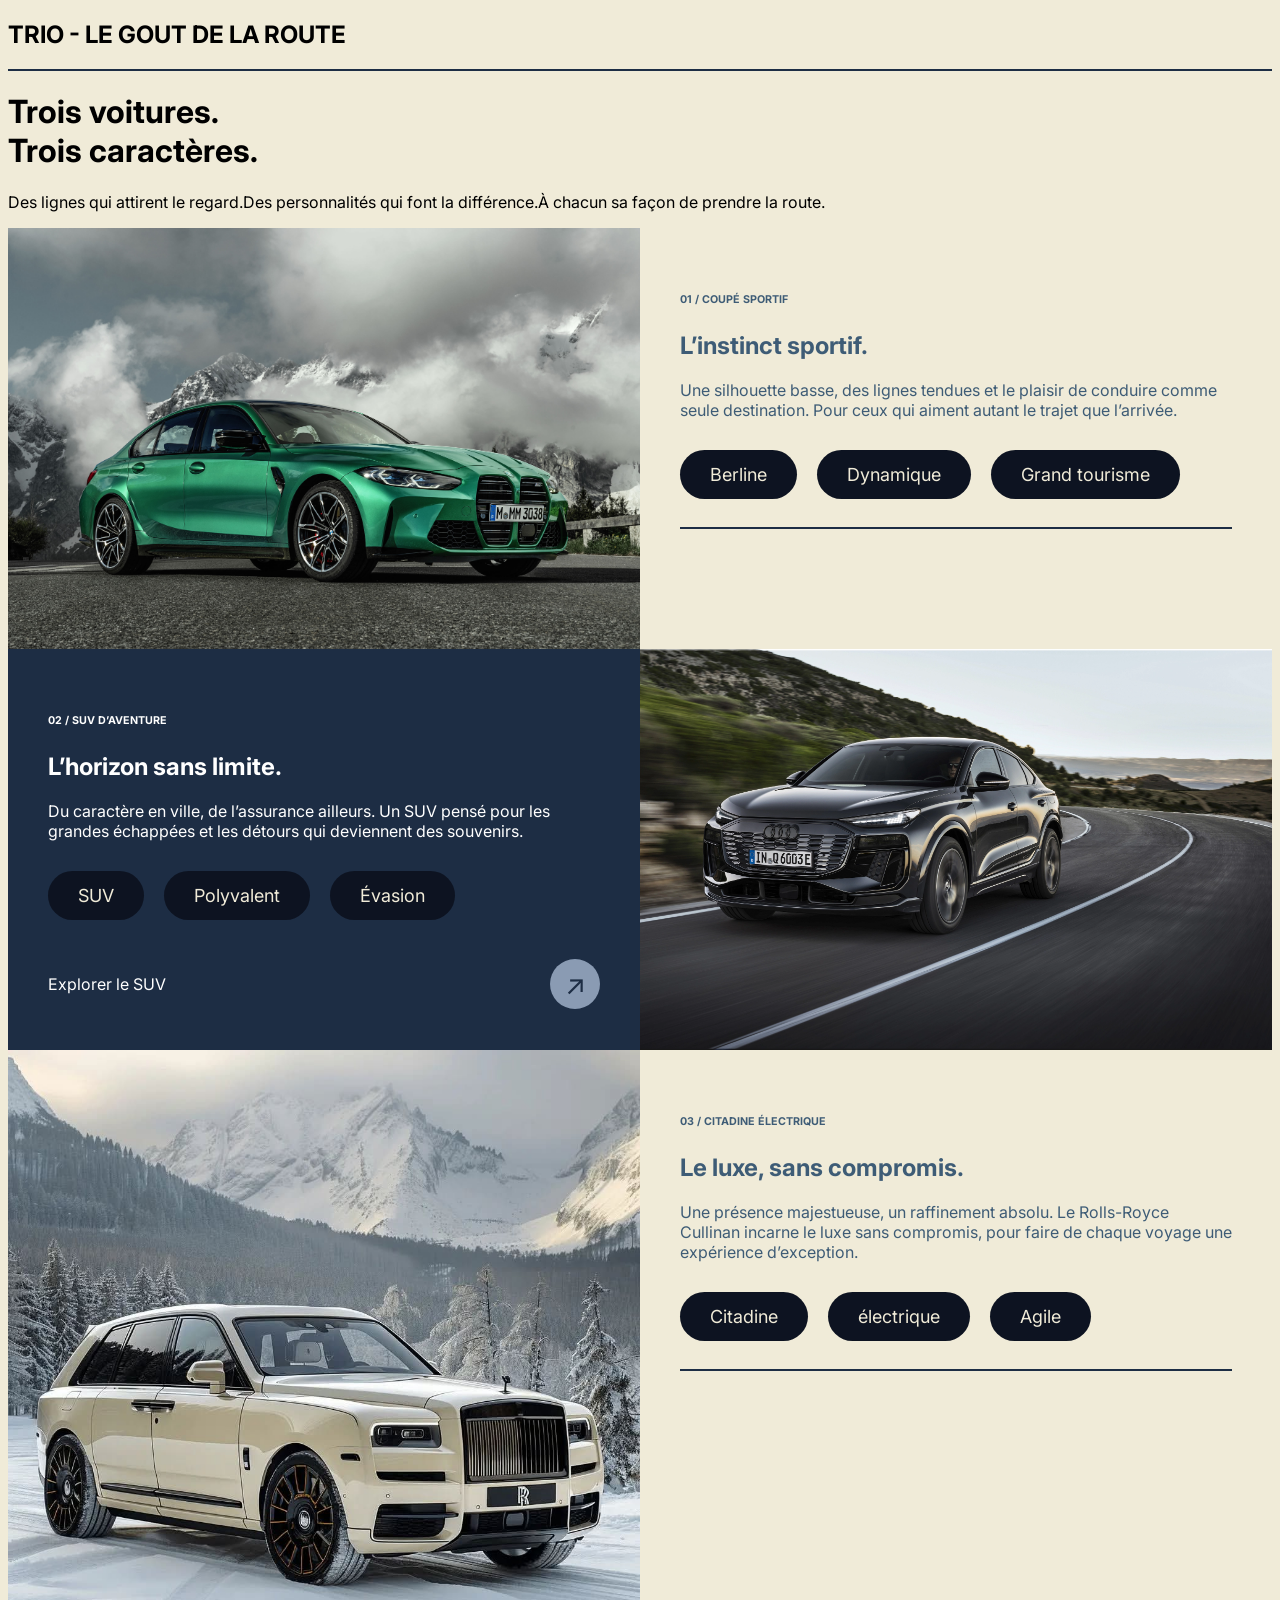
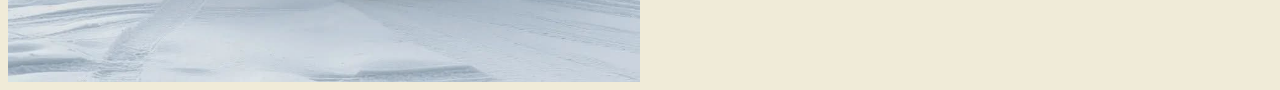
==== index.html @ d107dac2 "nouvelle save" ====
<!DOCTYPE html>
<html lang="en">
<head>
    <meta charset="UTF-8">
    <meta name="viewport" content="width=device-width, initial-scale=1.0">
    <title>TRIO</title>
    <link rel="stylesheet" href="css/style.css">

</head>
<body>
    <div id="top">
        <h2>TRIO - LE GOUT DE LA ROUTE</h2>
        <hr class="barre">
        <h1>Trois voitures.<br>Trois caractères.</h1>
        <p>Des lignes qui attirent le regard.Des personnalités qui font la différence.À chacun sa façon de prendre la route.</p>
    </div>
    <div id="voiture1">
        <img src="image/voiture1.jpg" alt="">
        <div class="texte1">
            <h6>01  /  COUPÉ SPORTIF</h6>
            <h2>L’instinct sportif.</h2>
            <p>Une silhouette basse, des lignes tendues et le plaisir de conduire comme seule destination. Pour ceux qui aiment autant le trajet que l’arrivée. </p>
            <div class="tags">
                <span class="tag">Berline</span>
                <span class="tag">Dynamique</span>
                <span class="tag">Grand tourisme</span>
                <hr class="barre">
            </div>
        </div>
    </div>
    <div id="voiture2">
        <div class="texte2">
            <h6>02  /  SUV D’AVENTURE</h6>
            <h2>L’horizon sans limite.</h2>
            <p>Du caractère en ville, de l’assurance ailleurs. Un SUV pensé pour les grandes échappées et les détours qui deviennent des souvenirs.</p>
            <div class="tags">
                <span class="tag">SUV</span>
                <span class="tag">Polyvalent</span>
                <span class="tag">Évasion</span>
                <hr class="barre">
            </div>
            <div class="div-fleche">
                <p>Explorer le SUV</p>
                <a href="#" class="bouton-fleche">↗</a>
            </div>
        </div>
        <img src="image/voiture2.png" alt="">
    </div>
    <div id="voiture3">
        <img src="image/voiture3.jpg" alt="">
        <div class="texte3">
            <h6>03  /  CITADINE ÉLECTRIQUE</h6>
            <h2>Le luxe, sans compromis.</h2>
            <p>Une présence majestueuse, un raffinement absolu. Le Rolls-Royce Cullinan incarne le luxe sans compromis, pour faire de chaque voyage une expérience d’exception.</p>
            <div class="tags">
                <span class="tag">Citadine</span>
                <span class="tag">électrique</span>
                <span class="tag">Agile</span>
                <hr class="barre">
            </div>
        </div>
    </div>
    <footer id="footer"> 
        

    </footer>
</body>
</html>
---- css/style.css ----
@import url('https://fonts.googleapis.com/css2?family=Inter:wght@400;500;600;700&display=swap');

body{
    background-color: #F0EBD8;
    font-family: "Inter", sans-serif;
}

#top{
    height: 20%;

}

.barre {
  border: none;
  border-top: 2px solid #1D2D44;
  width: 100%;
}

#voiture1 {
    display: flex;
}
#voiture2 {
    background-color: #1D2D44;
    display: flex;
}
#voiture3 {
    display: flex;
}

#voiture1 img,
#voiture2 img,
#voiture3 img {
    width: 50%;
    object-fit: cover;
}

.texte1 {
    flex: 1;
    padding: 40px;
    color: #3E5C76;
}
.texte2 {
    flex: 1;
    padding: 40px;
    color: white;
}
.texte3 {
    flex: 1;
    padding: 40px;
    color: #3E5C76;
}

.tags {
    display: flex;
    flex-wrap: wrap;
    gap: 20px;
    margin-top: 30px;
}

.tag {
    background-color: #0D1321;
    color: #F0EBD8;
    font-size: 18px;
    padding: 14px 30px;
    border-radius: 999px;
}

.div-fleche{
    display: flex;
    justify-content: space-between;
    align-items: center;
}

.bouton-fleche {
    display: flex;
    align-items: center;
    justify-content: center;
    width: 50px;
    height: 50px;
    border-radius: 50%;
    background-color: #8a9bb3;
    color: #1D2D44;
    font-size: 28px;
    text-decoration: none;
    flex-shrink: 0;
}

.bouton-fleche:hover {
    background-color: #a5b4c8;
}
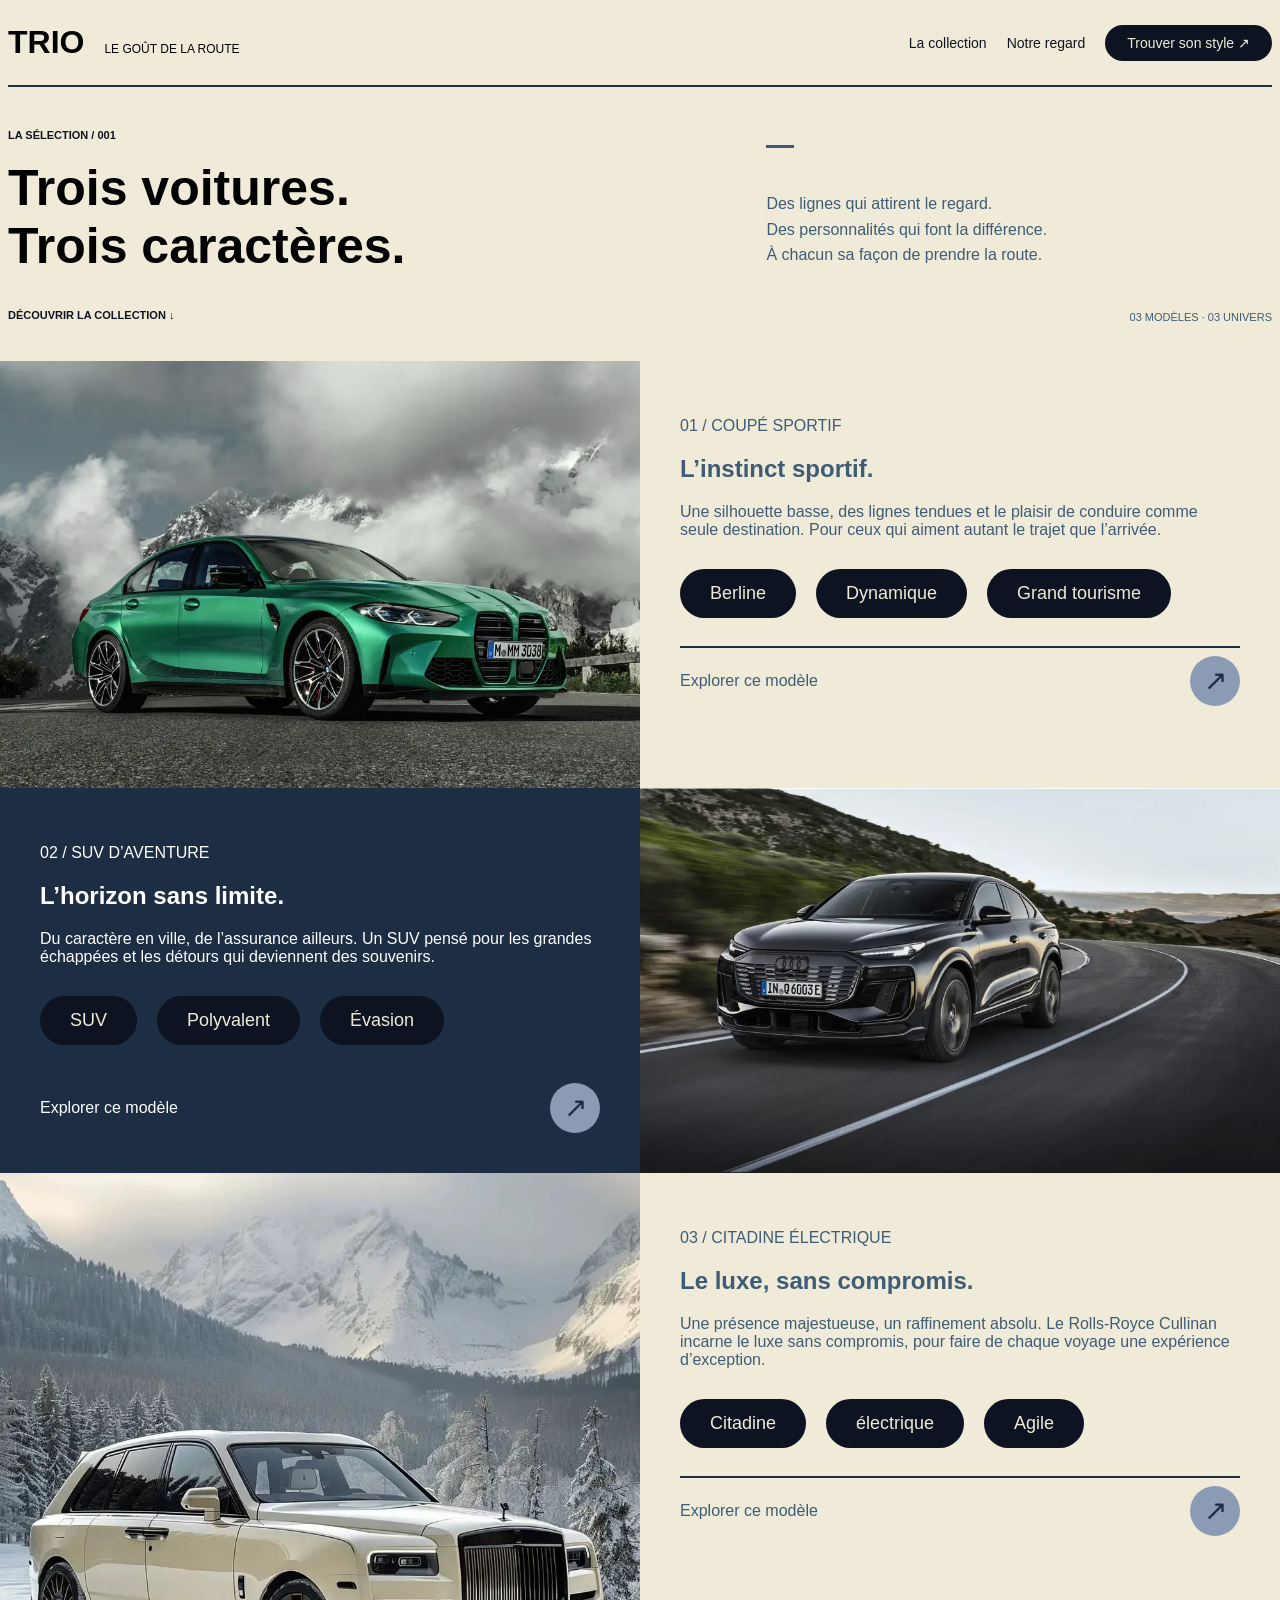
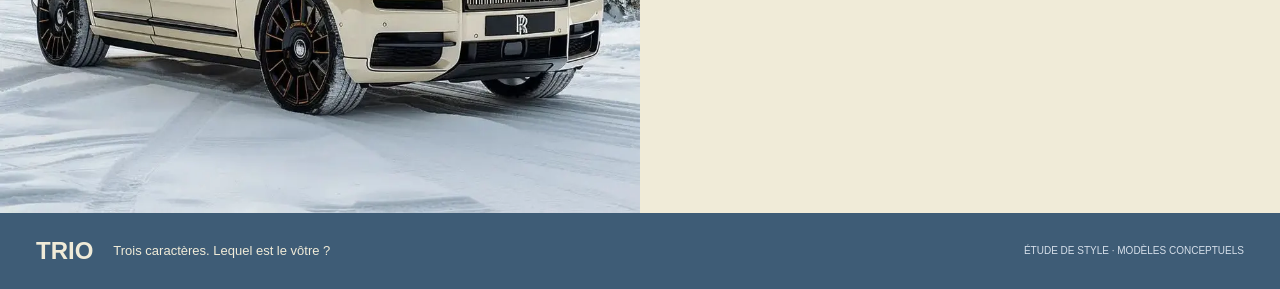
==== commit b449b0cb: "ajout font et opti site" ====
--- a/index.html
+++ b/index.html
@@ -1,23 +1,43 @@
 <!DOCTYPE html>
-<html lang="en">
+<html lang="fr">
 <head>
     <meta charset="UTF-8">
     <meta name="viewport" content="width=device-width, initial-scale=1.0">
-    <title>TRIO</title>
+    <title>TRIO – Le goût de la route : trois voitures, trois caractères</title>
+    <meta name="description" content="TRIO, une sélection de trois voitures aux personnalités marquées : un coupé sportif, un SUV d'aventure et un SUV de luxe.">
+    <link rel="preload" as="image" href="image/voiture1.webp" type="image/webp">
+    <link rel="preload" as="font" type="font/woff2" href="font/inter/Inter-Regular.woff2" crossorigin>
     <link rel="stylesheet" href="css/style.css">
-
+    <link rel="icon" type="image/png" href="image/favicon.png">
 </head>
 <body>
     <div id="top">
-        <h2>TRIO - LE GOUT DE LA ROUTE</h2>
+        <div class="entete">
+            <p class="logo"><span class="logo-titre">TRIO</span><span class="logo-sous">LE GOÛT DE LA ROUTE</span></p>
+            <nav class="menu">
+                <a href="#voiture1">La collection</a>
+                <a href="#voiture3">Notre regard</a>
+                <a href="#voiture2" class="tag">Trouver son style ↗</a>
+            </nav>
+        </div>
         <hr class="barre">
-        <h1>Trois voitures.<br>Trois caractères.</h1>
-        <p>Des lignes qui attirent le regard.Des personnalités qui font la différence.À chacun sa façon de prendre la route.</p>
+        <div class="intro">
+            <div class="intro-gauche">
+                <small>LA SÉLECTION / 001</small>
+                <h1>Trois voitures.<br>Trois caractères.</h1>
+                <a href="#voiture1" class="decouvrir">DÉCOUVRIR LA COLLECTION ↓</a>
+            </div>
+            <div class="intro-droite">
+                <hr class="trait">
+                <p>Des lignes qui attirent le regard.<br>Des personnalités qui font la différence.<br>À chacun sa façon de prendre la route.</p>
+                <small class="compteur">03 MODÈLES · 03 UNIVERS</small>
+            </div>
+        </div>
     </div>
     <div id="voiture1">
-        <img src="image/voiture1.jpg" alt="">
+        <img src="image/voiture1.webp" width="1000" height="667" fetchpriority="high" alt="Coupé sportif aux lignes basses et tendues">
         <div class="texte1">
-            <h6>01  /  COUPÉ SPORTIF</h6>
+            <p>01  /  COUPÉ SPORTIF</p>
             <h2>L’instinct sportif.</h2>
             <p>Une silhouette basse, des lignes tendues et le plaisir de conduire comme seule destination. Pour ceux qui aiment autant le trajet que l’arrivée. </p>
             <div class="tags">
@@ -26,11 +46,15 @@
                 <span class="tag">Grand tourisme</span>
                 <hr class="barre">
             </div>
+            <div class="div-fleche">
+                <p>Explorer ce modèle</p>
+                <a href="#top" class="bouton-fleche" aria-label="Explorer ce modèle">↗</a>
+            </div>
         </div>
     </div>
     <div id="voiture2">
         <div class="texte2">
-            <h6>02  /  SUV D’AVENTURE</h6>
+            <p>02  /  SUV D’AVENTURE</p>
             <h2>L’horizon sans limite.</h2>
             <p>Du caractère en ville, de l’assurance ailleurs. Un SUV pensé pour les grandes échappées et les détours qui deviennent des souvenirs.</p>
             <div class="tags">
@@ -40,16 +64,16 @@
                 <hr class="barre">
             </div>
             <div class="div-fleche">
-                <p>Explorer le SUV</p>
-                <a href="#" class="bouton-fleche">↗</a>
+                <p>Explorer ce modèle</p>
+                <a href="#top" class="bouton-fleche" aria-label="Explorer ce modèle">↗</a>
             </div>
         </div>
-        <img src="image/voiture2.png" alt="">
+        <img src="image/voiture2.webp" width="1000" height="596" loading="lazy" alt="SUV d'aventure sur la route">
     </div>
     <div id="voiture3">
-        <img src="image/voiture3.jpg" alt="">
+        <img src="image/voiture3.webp" width="1000" height="1000" loading="lazy" alt="Rolls-Royce Cullinan, SUV de luxe">
         <div class="texte3">
-            <h6>03  /  CITADINE ÉLECTRIQUE</h6>
+            <p>03  /  CITADINE ÉLECTRIQUE</p>
             <h2>Le luxe, sans compromis.</h2>
             <p>Une présence majestueuse, un raffinement absolu. Le Rolls-Royce Cullinan incarne le luxe sans compromis, pour faire de chaque voyage une expérience d’exception.</p>
             <div class="tags">
@@ -58,11 +82,16 @@
                 <span class="tag">Agile</span>
                 <hr class="barre">
             </div>
+            <div class="div-fleche">
+                <p>Explorer ce modèle</p>
+                <a href="#top" class="bouton-fleche" aria-label="Explorer ce modèle">↗</a>
+            </div>
         </div>
     </div>
-    <footer id="footer"> 
-        
-
+    <footer id="footer">
+        <span class="footer-logo">TRIO</span>
+        <span class="footer-slogan">Trois caractères. Lequel est le vôtre ?</span>
+        <small class="footer-note">ÉTUDE DE STYLE · MODÈLES CONCEPTUELS</small>
     </footer>
 </body>
 </html>
--- a/css/style.css
+++ b/css/style.css
@@ -1,13 +1,132 @@
-@import url('https://fonts.googleapis.com/css2?family=Inter:wght@400;500;600;700&display=swap');
+@font-face {
+    font-family: "Inter";
+    src: url('font/inter/Inter-Regular.woff2') format('woff2');
+    font-weight: 400;
+    font-style: normal;
+    font-display: swap;
+}
+
+@font-face {
+    font-family: "Inter";
+    src: url('font/inter/Inter-Medium.woff2') format('woff2');
+    font-weight: 500;
+    font-style: normal;
+    font-display: swap;
+}
+
+@font-face {
+    font-family: "Inter";
+    src: url('font/inter/Inter-SemiBold.woff2') format('woff2');
+    font-weight: 600;
+    font-style: normal;
+    font-display: swap;
+}
+
+@font-face {
+    font-family: "Inter";
+    src: url('font/inter/Inter-Bold.woff2') format('woff2');
+    font-weight: 700;
+    font-style: normal;
+    font-display: swap;
+}
 
 body{
     background-color: #F0EBD8;
     font-family: "Inter", sans-serif;
-}
+    margin: 0px;
+}
+
+
+#top h1{
+    font-size: 50px;
+    margin: 16px 0 30px;
+}
+
+.intro {
+    display: flex;
+    justify-content: space-between;
+    gap: 40px;
+    padding: 30px 0;
+}
+
+.intro-gauche small,
+.decouvrir {
+    font-size: 11px;
+    font-weight: 600;
+    color: #0D1321;
+    text-decoration: none;
+}
+
+.intro-droite {
+    display: flex;
+    flex-direction: column;
+    justify-content: space-between;
+    width: 40%;
+    color: #3E5C76;
+}
+
+.trait {
+    width: 28px;
+    margin: 20px 0 0;
+    border: none;
+    border-top: 3px solid #3E5C76;
+}
+
+.intro-droite p {
+    margin: 0;
+    line-height: 1.6;
+}
+
+.compteur {
+    align-self: flex-end;
+    font-size: 11px;
+}
+
 
 #top{
     height: 20%;
-
+    padding: 8px;
+
+}
+
+.entete {
+    display: flex;
+    justify-content: space-between;
+    align-items: center;
+}
+
+.menu {
+    display: flex;
+    align-items: center;
+    gap: 20px;
+    font-size: 14px;
+}
+
+.menu a {
+    color: #0D1321;
+    text-decoration: none;
+}
+
+.menu .tag {
+    color: #F0EBD8;
+    font-size: 14px;
+    padding: 10px 22px;
+}
+
+.logo {
+    display: flex;
+    align-items: baseline;
+    gap: 20px;
+}
+
+.logo-titre {
+    font-size: 32px;
+    font-weight: 700;
+}
+
+.logo-sous {
+    font-size: 12px;
+    font-weight: 500;
 }
 
 .barre {
@@ -31,6 +150,7 @@
 #voiture2 img,
 #voiture3 img {
     width: 50%;
+    height: auto;
     object-fit: cover;
 }
 
@@ -88,3 +208,27 @@
 .bouton-fleche:hover {
     background-color: #a5b4c8;
 }
+
+#footer {
+    display: flex;
+    align-items: center;
+    gap: 20px;
+    padding: 24px 36px;
+    background-color: #3E5C76;
+    color: #F0EBD8;
+}
+
+.footer-logo {
+    font-size: 24px;
+    font-weight: 700;
+}
+
+.footer-slogan {
+    font-size: 13px;
+}
+
+.footer-note {
+    margin-left: auto;
+    font-size: 10px;
+    color: #d6dfea;
+}
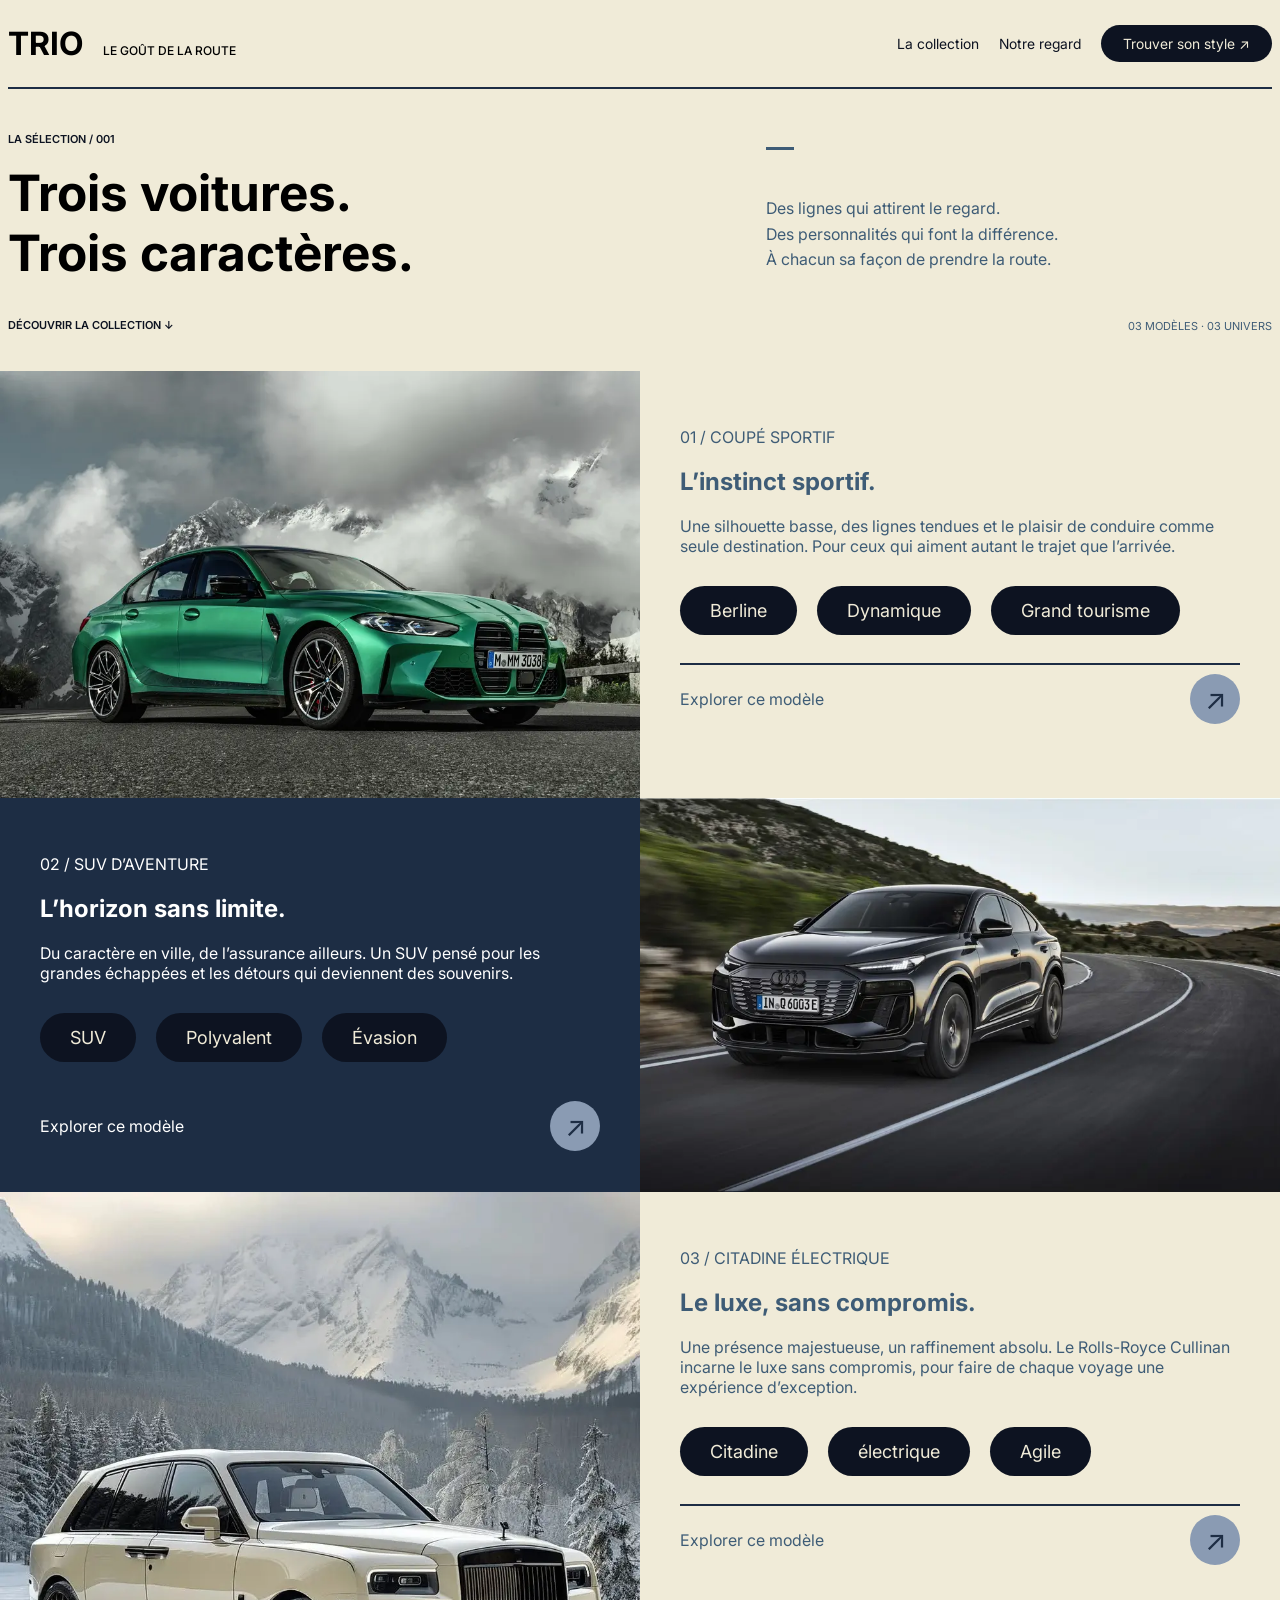
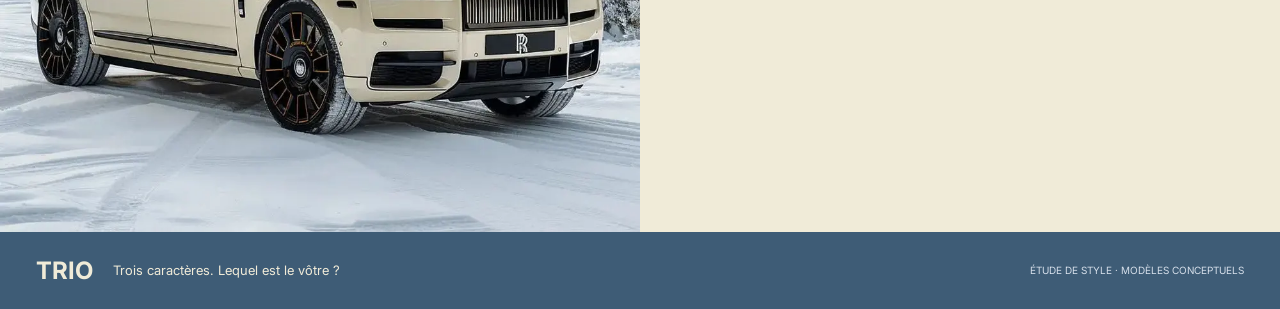
==== commit 4f7aa322: "page m3" ====
--- a/index.html
+++ b/index.html
@@ -11,7 +11,7 @@
     <link rel="icon" type="image/png" href="image/favicon.png">
 </head>
 <body>
-    <div id="top">
+    <header id="top">
         <div class="entete">
             <p class="logo"><span class="logo-titre">TRIO</span><span class="logo-sous">LE GOÛT DE LA ROUTE</span></p>
             <nav class="menu">
@@ -33,61 +33,63 @@
                 <small class="compteur">03 MODÈLES · 03 UNIVERS</small>
             </div>
         </div>
-    </div>
-    <div id="voiture1">
-        <img src="image/voiture1.webp" width="1000" height="667" fetchpriority="high" alt="Coupé sportif aux lignes basses et tendues">
-        <div class="texte1">
-            <p>01  /  COUPÉ SPORTIF</p>
-            <h2>L’instinct sportif.</h2>
-            <p>Une silhouette basse, des lignes tendues et le plaisir de conduire comme seule destination. Pour ceux qui aiment autant le trajet que l’arrivée. </p>
-            <div class="tags">
-                <span class="tag">Berline</span>
-                <span class="tag">Dynamique</span>
-                <span class="tag">Grand tourisme</span>
-                <hr class="barre">
+    </header>
+    <main>
+        <article id="voiture1">
+            <img src="image/voiture1.webp" width="1000" height="667" fetchpriority="high" alt="Coupé sportif aux lignes basses et tendues">
+            <div class="texte1">
+                <p>01  /  COUPÉ SPORTIF</p>
+                <h2>L’instinct sportif.</h2>
+                <p>Une silhouette basse, des lignes tendues et le plaisir de conduire comme seule destination. Pour ceux qui aiment autant le trajet que l’arrivée. </p>
+                <div class="tags">
+                    <span class="tag">Berline</span>
+                    <span class="tag">Dynamique</span>
+                    <span class="tag">Grand tourisme</span>
+                    <hr class="barre">
+                </div>
+                <div class="div-fleche">
+                    <p>Explorer ce modèle</p>
+                    <a href="m3.html" class="bouton-fleche" aria-label="Explorer ce modèle">↗</a>
+                </div>
             </div>
-            <div class="div-fleche">
-                <p>Explorer ce modèle</p>
-                <a href="#top" class="bouton-fleche" aria-label="Explorer ce modèle">↗</a>
+        </article>
+        <article id="voiture2">
+            <div class="texte2">
+                <p>02  /  SUV D’AVENTURE</p>
+                <h2>L’horizon sans limite.</h2>
+                <p>Du caractère en ville, de l’assurance ailleurs. Un SUV pensé pour les grandes échappées et les détours qui deviennent des souvenirs.</p>
+                <div class="tags">
+                    <span class="tag">SUV</span>
+                    <span class="tag">Polyvalent</span>
+                    <span class="tag">Évasion</span>
+                    <hr class="barre">
+                </div>
+                <div class="div-fleche">
+                    <p>Explorer ce modèle</p>
+                    <a href="#top" class="bouton-fleche" aria-label="Explorer ce modèle">↗</a>
+                </div>
             </div>
-        </div>
-    </div>
-    <div id="voiture2">
-        <div class="texte2">
-            <p>02  /  SUV D’AVENTURE</p>
-            <h2>L’horizon sans limite.</h2>
-            <p>Du caractère en ville, de l’assurance ailleurs. Un SUV pensé pour les grandes échappées et les détours qui deviennent des souvenirs.</p>
-            <div class="tags">
-                <span class="tag">SUV</span>
-                <span class="tag">Polyvalent</span>
-                <span class="tag">Évasion</span>
-                <hr class="barre">
+            <img src="image/voiture2.webp" width="1000" height="596" loading="lazy" alt="SUV d'aventure sur la route">
+        </article>
+        <article id="voiture3">
+            <img src="image/voiture3.webp" width="1000" height="1000" loading="lazy" alt="Rolls-Royce Cullinan, SUV de luxe">
+            <div class="texte3">
+                <p>03  /  CITADINE ÉLECTRIQUE</p>
+                <h2>Le luxe, sans compromis.</h2>
+                <p>Une présence majestueuse, un raffinement absolu. Le Rolls-Royce Cullinan incarne le luxe sans compromis, pour faire de chaque voyage une expérience d’exception.</p>
+                <div class="tags">
+                    <span class="tag">Citadine</span>
+                    <span class="tag">électrique</span>
+                    <span class="tag">Agile</span>
+                    <hr class="barre">
+                </div>
+                <div class="div-fleche">
+                    <p>Explorer ce modèle</p>
+                    <a href="#top" class="bouton-fleche" aria-label="Explorer ce modèle">↗</a>
+                </div>
             </div>
-            <div class="div-fleche">
-                <p>Explorer ce modèle</p>
-                <a href="#top" class="bouton-fleche" aria-label="Explorer ce modèle">↗</a>
-            </div>
-        </div>
-        <img src="image/voiture2.webp" width="1000" height="596" loading="lazy" alt="SUV d'aventure sur la route">
-    </div>
-    <div id="voiture3">
-        <img src="image/voiture3.webp" width="1000" height="1000" loading="lazy" alt="Rolls-Royce Cullinan, SUV de luxe">
-        <div class="texte3">
-            <p>03  /  CITADINE ÉLECTRIQUE</p>
-            <h2>Le luxe, sans compromis.</h2>
-            <p>Une présence majestueuse, un raffinement absolu. Le Rolls-Royce Cullinan incarne le luxe sans compromis, pour faire de chaque voyage une expérience d’exception.</p>
-            <div class="tags">
-                <span class="tag">Citadine</span>
-                <span class="tag">électrique</span>
-                <span class="tag">Agile</span>
-                <hr class="barre">
-            </div>
-            <div class="div-fleche">
-                <p>Explorer ce modèle</p>
-                <a href="#top" class="bouton-fleche" aria-label="Explorer ce modèle">↗</a>
-            </div>
-        </div>
-    </div>
+        </article>
+    </main>
     <footer id="footer">
         <span class="footer-logo">TRIO</span>
         <span class="footer-slogan">Trois caractères. Lequel est le vôtre ?</span>
--- a/css/style.css
+++ b/css/style.css
@@ -1,34 +1,28 @@
 @font-face {
     font-family: "Inter";
-    src: url('font/inter/Inter-Regular.woff2') format('woff2');
+    src: url('../font/inter/Inter-Regular.woff2') format('woff2');
     font-weight: 400;
-    font-style: normal;
     font-display: swap;
 }
-
 @font-face {
     font-family: "Inter";
-    src: url('font/inter/Inter-Medium.woff2') format('woff2');
+    src: url('../font/inter/Inter-Medium.woff2') format('woff2');
     font-weight: 500;
-    font-style: normal;
     font-display: swap;
 }
-
 @font-face {
     font-family: "Inter";
-    src: url('font/inter/Inter-SemiBold.woff2') format('woff2');
+    src: url('../font/inter/Inter-SemiBold.woff2') format('woff2');
     font-weight: 600;
-    font-style: normal;
     font-display: swap;
 }
-
 @font-face {
     font-family: "Inter";
-    src: url('font/inter/Inter-Bold.woff2') format('woff2');
+    src: url('../font/inter/Inter-Bold.woff2') format('woff2');
     font-weight: 700;
-    font-style: normal;
     font-display: swap;
 }
+
 
 body{
     background-color: #F0EBD8;
@@ -232,3 +226,198 @@
     font-size: 10px;
     color: #d6dfea;
 }
+
+
+/* ===== Page M3 (m3.html) ===== */
+
+.fil {
+    display: flex;
+    justify-content: space-between;
+    font-size: 11px;
+    color: #3E5C76;
+}
+
+.intro-droite .tags {
+    gap: 10px;
+    margin-top: 20px;
+}
+
+.intro-droite .tag {
+    background-color: #8a9bb3;
+    color: #0D1321;
+    font-size: 12px;
+    padding: 6px 14px;
+}
+
+.video-m3 {
+    display: block;
+    width: 100%;
+    background-color: #0D1321;
+}
+
+.chiffres {
+    display: flex;
+    background-color: #1D2D44;
+    color: #F0EBD8;
+    padding: 40px;
+}
+
+.chiffres div {
+    flex: 1;
+    display: flex;
+    flex-direction: column;
+    gap: 6px;
+    padding-left: 20px;
+    border-left: 1px solid #3E5C76;
+}
+
+.chiffres div:first-child {
+    padding-left: 0;
+    border-left: none;
+}
+
+.chiffres strong {
+    font-size: 36px;
+    font-weight: 500;
+}
+
+.chiffres small,
+.points small,
+.fiche small,
+.appel small,
+.suivant small {
+    font-size: 10px;
+    font-weight: 600;
+}
+
+.moteur {
+    display: flex;
+    align-items: center;
+    gap: 60px;
+    padding: 60px 40px;
+    color: #3E5C76;
+}
+
+.moteur img {
+    width: 45%;
+    height: auto;
+}
+
+.moteur p {
+    max-width: 360px;
+    line-height: 1.6;
+}
+
+.points,
+.fiche {
+    padding: 20px 40px 40px;
+    color: #3E5C76;
+}
+
+.points-liste {
+    display: flex;
+    gap: 30px;
+    margin-top: 20px;
+}
+
+.points-liste article {
+    flex: 1;
+    border-top: 2px solid #1D2D44;
+    padding-top: 12px;
+}
+
+.points-liste h3 {
+    color: #0D1321;
+    margin: 12px 0 8px;
+}
+
+.fiche {
+    display: flex;
+    gap: 60px;
+}
+
+.fiche > div {
+    width: 35%;
+}
+
+.fiche h2 {
+    font-size: 36px;
+    color: #0D1321;
+    margin: 12px 0;
+}
+
+.fiche table {
+    flex: 1;
+    border-collapse: collapse;
+    font-size: 13px;
+}
+
+.fiche th,
+.fiche td {
+    padding: 12px 0;
+    border-bottom: 1px solid #8a9bb3;
+}
+
+.fiche th {
+    text-align: left;
+    font-weight: 400;
+}
+
+.fiche td {
+    text-align: right;
+    font-weight: 600;
+    color: #0D1321;
+}
+
+.appel {
+    display: flex;
+    justify-content: space-between;
+    align-items: center;
+    padding: 60px 40px;
+    background-color: #0D1321;
+    color: #F0EBD8;
+}
+
+.appel h2,
+.suivant h2 {
+    font-size: 32px;
+    font-weight: 500;
+    margin: 10px 0 0;
+}
+
+.appel-boutons {
+    display: flex;
+    gap: 12px;
+}
+
+.bouton-clair,
+.bouton-contour {
+    padding: 12px 22px;
+    border-radius: 999px;
+    font-size: 13px;
+    text-decoration: none;
+}
+
+.bouton-clair {
+    background-color: #F0EBD8;
+    color: #0D1321;
+}
+
+.bouton-contour {
+    border: 1px solid #F0EBD8;
+    color: #F0EBD8;
+}
+
+.suivant {
+    display: flex;
+    justify-content: space-between;
+    align-items: center;
+    padding: 40px;
+    color: #0D1321;
+}
+
+.surtitre {
+    margin: 0;
+    font-size: 10px;
+    font-weight: 600;
+}
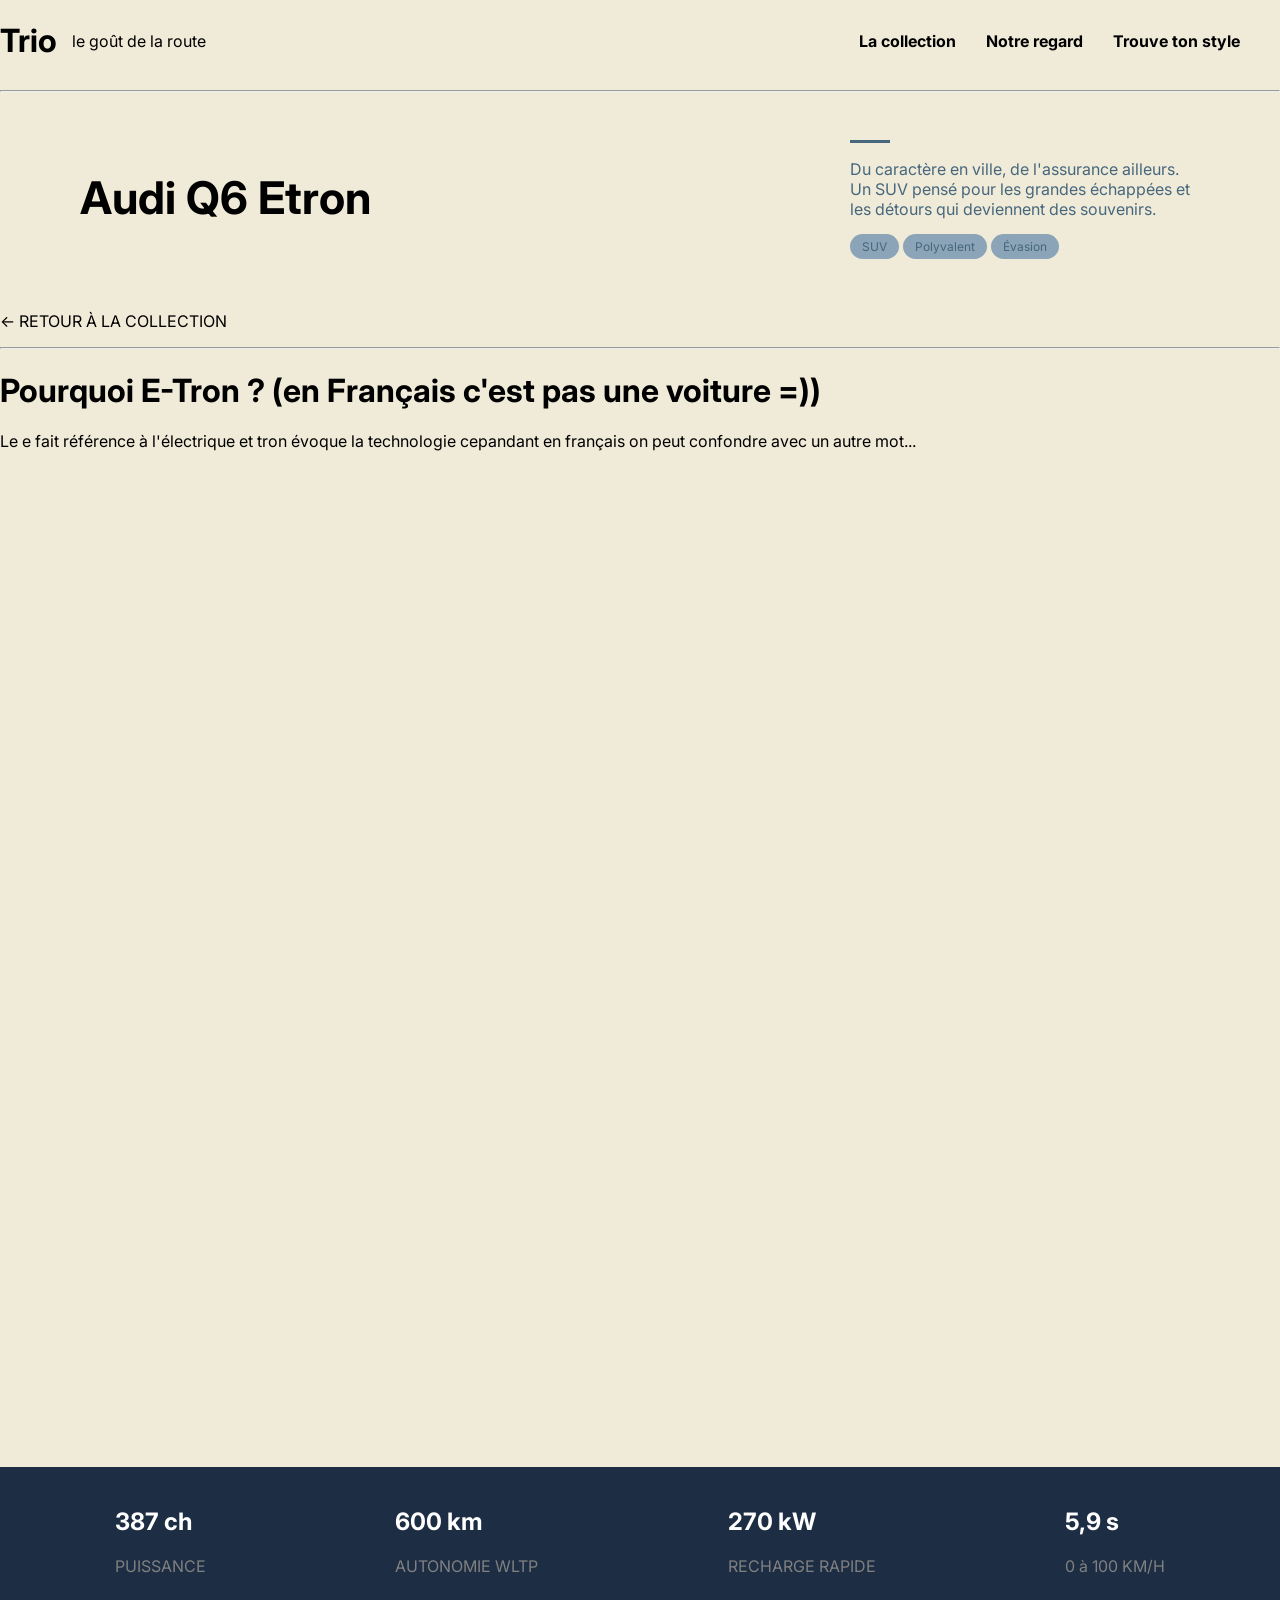
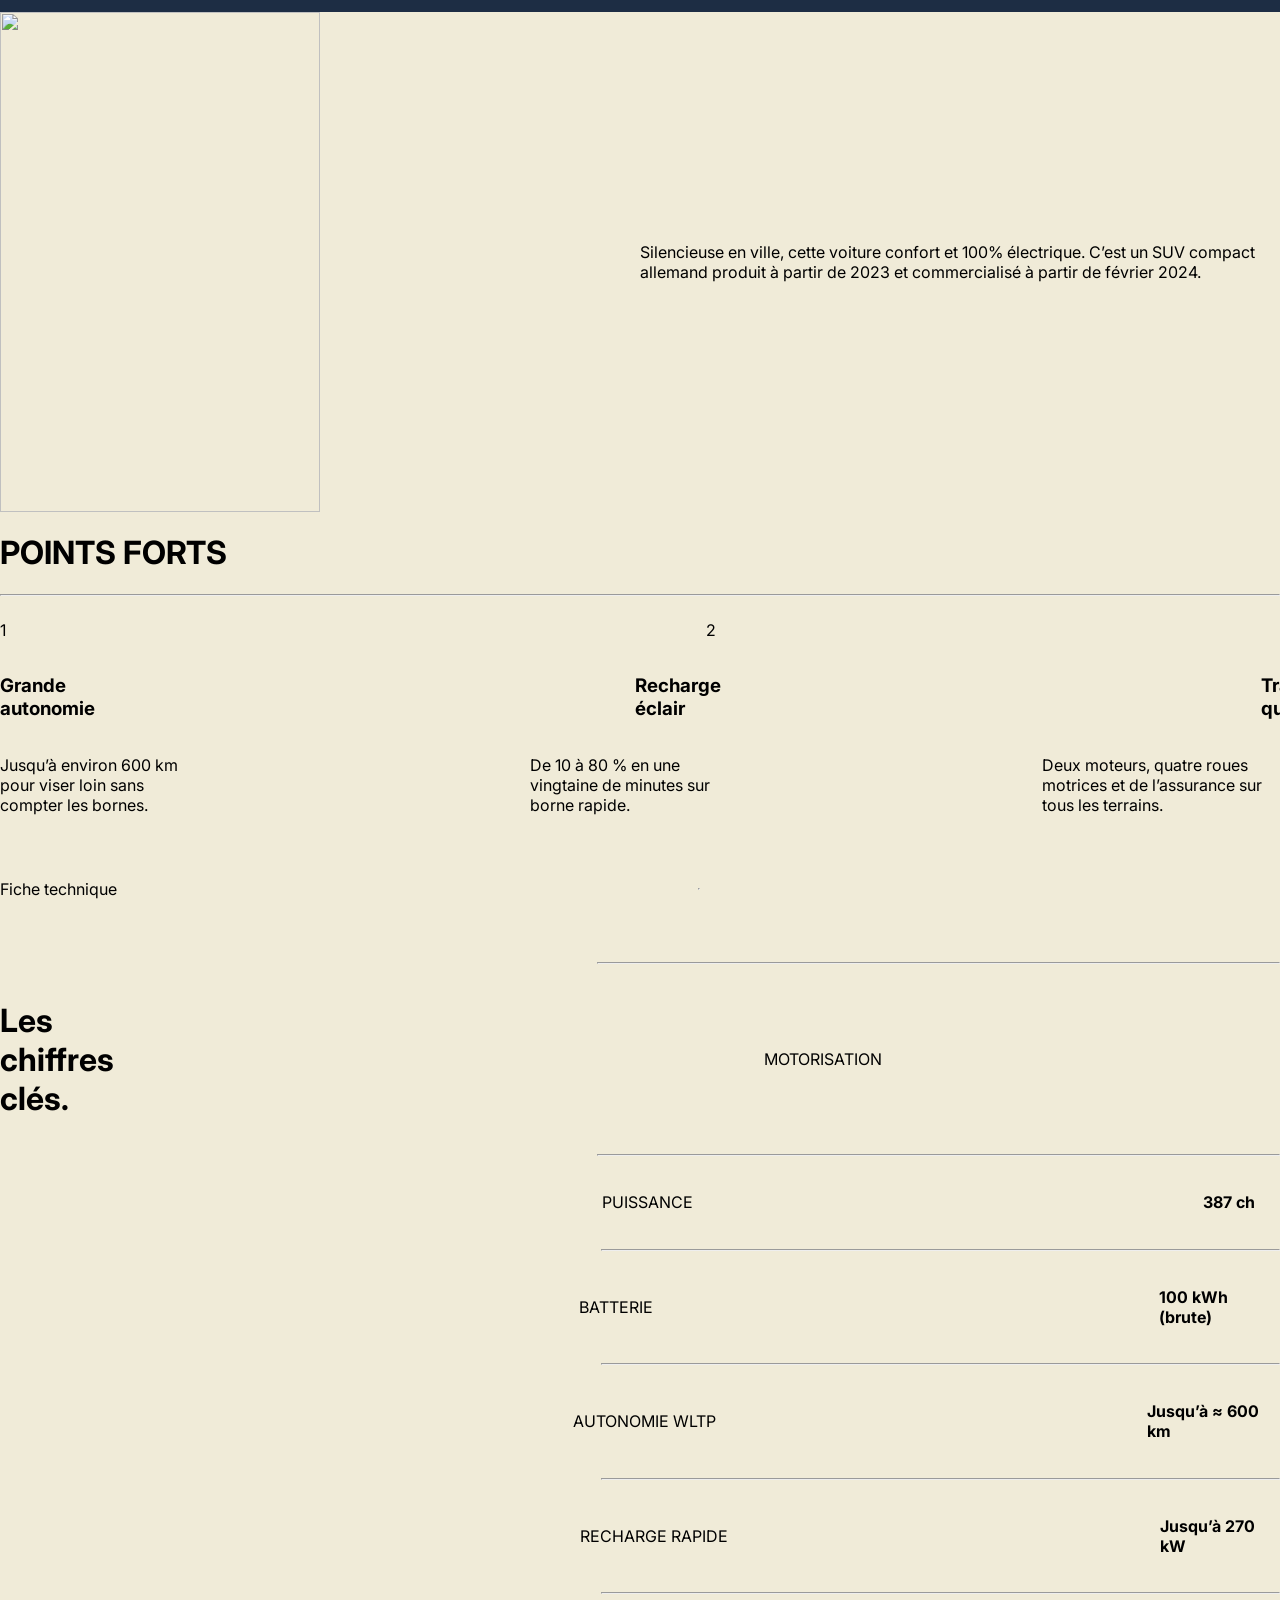
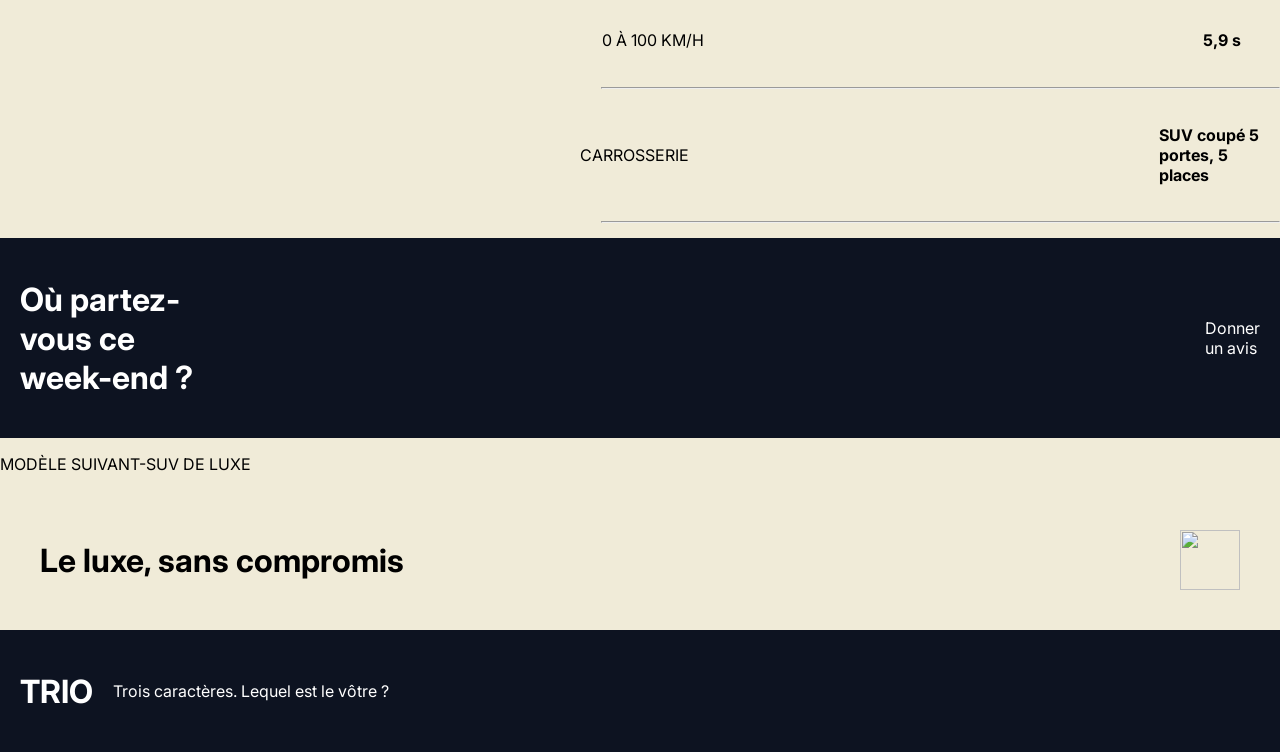
==== commit 23a2a1ae: "Add files via upload" ====
--- a/index.html
+++ b/index.html
@@ -1,99 +1,173 @@
 <!DOCTYPE html>
-<html lang="fr">
+<html lang="en">
 <head>
     <meta charset="UTF-8">
     <meta name="viewport" content="width=device-width, initial-scale=1.0">
-    <title>TRIO – Le goût de la route : trois voitures, trois caractères</title>
-    <meta name="description" content="TRIO, une sélection de trois voitures aux personnalités marquées : un coupé sportif, un SUV d'aventure et un SUV de luxe.">
-    <link rel="preload" as="image" href="image/voiture1.webp" type="image/webp">
-    <link rel="preload" as="font" type="font/woff2" href="font/inter/Inter-Regular.woff2" crossorigin>
-    <link rel="stylesheet" href="css/style.css">
-    <link rel="icon" type="image/png" href="image/favicon.png">
+    <title>Audi</title>
+    <link rel="stylesheet" href="style.css">
 </head>
 <body>
-    <header id="top">
-        <div class="entete">
-            <p class="logo"><span class="logo-titre">TRIO</span><span class="logo-sous">LE GOÛT DE LA ROUTE</span></p>
-            <nav class="menu">
-                <a href="#voiture1">La collection</a>
-                <a href="#voiture3">Notre regard</a>
-                <a href="#voiture2" class="tag">Trouver son style ↗</a>
-            </nav>
+    <div class="titre">
+        <h1>Trio</h1>
+        <p>le goût de la route</p>
+        <h4 class="titre1">
+            <span>La collection</span>
+            <span>Notre regard</span>
+            <span>Trouve ton style</span>
+        </h4>
+    </div>
+    <hr class="barre">
+    <div class="intro">
+         <h1>Audi Q6 Etron</h1>
+            <div class="description">
+                <p>Du caractère en ville, de l'assurance ailleurs.
+                Un SUV pensé pour les grandes échappées et les
+                détours qui deviennent des souvenirs.</p>
+                <span>SUV</span>
+                <span>Polyvalent</span>
+                <span>Évasion</span>
+            </div>
+    </div>
+    <p>←  RETOUR À LA COLLECTION</p>
+    <hr class="barre">
+    <h1>Pourquoi E-Tron ? (en Français c'est pas une voiture =))</h1>
+    <p>Le e fait référence à l'électrique et tron évoque la technologie cepandant en français on peut confondre avec un autre mot...</p>
+    <video class="video-audi" autoplay muted loop>
+        <source src="Q6_PUB.mp4" type="video/mp4">
+    </video>  
+<div class="barre-infos">
+    <div class="info">
+        <h2>387 ch</h2>
+        <p>PUISSANCE</p>
+    </div>
+
+    <div class="info">
+        <h2>600 km</h2>
+        <p>AUTONOMIE WLTP</p>
+    </div>
+
+    <div class="info">
+        <h2>270 kW</h2>
+        <p>RECHARGE RAPIDE</p>
+    </div>
+
+    <div class="info">
+        <h2>5,9 s</h2> 
+        <p>0 à 100 KM/H</p>
+    </div>
+</div>
+<div class="presentation">
+        <img src="a302c4fc-a0c0-4902-a02d-bbd45eb03d60.png" class="voiture">
+        <p>Silencieuse en ville, cette voiture confort et 100% électrique. 
+           C’est un SUV compact allemand produit à partir de 2023 
+           et commercialisé à partir de février 2024.
+        </p>
+</div>
+    <h1>POINTS FORTS</h1>
+    <hr class="barre">
+    <div class="nombre"> 
+        <p>1</p>
+        <p>2</p>
+        <p>3</p>
+    </div>
+    <div class="crit">
+        <h3>Grande autonomie</h3>
+        <h3>Recharge éclair</h3>
+        <h3>Transmission quattro</h3>
+    </div>
+    <div class="txt">
+        <p>Jusqu’à environ 600 km pour viser loin sans compter les bornes.</p>
+        <p>De 10 à 80 % en une vingtaine de minutes sur borne rapide.</p>
+        <p>Deux moteurs, quatre roues motrices et de l’assurance sur tous les terrains.</p>
+    </div>
+    <div class="fiche">
+        <p style="margin-bottom: 100px;">  </p>
+        <p>Fiche technique</p>
+        <hr class="barre">
+    </div>
+    <div class="espace"> 
+        <p>   </p>
+        <hr class="barre">
+    </div>
+    <div class="cle">
+        <h1>Les chiffres clés.</h1>
+        <p>MOTORISATION</p>
+        <h4>100 % électrique, deux moteurs</h4>
+    </div>
+    <div class="cle2">
+        <p>   </p>
+        <hr class="barre">
+    </div>
+    <div class="cle3">
+        <p>   </p>
+        <p>PUISSANCE</p>
+        <h4>387 ch</h4>
+    </div>
+    <div class="cle4"> 
+        <p>   </p>
+        <hr class="barre">
+    </div>
+    <div class="cle5">
+        <p>   </p>
+        <p>BATTERIE</p>
+        <h4>100 kWh (brute)</h4>
+    </div>
+    <div class="cle6"> 
+        <p>   </p>
+        <hr class="barre">
+    </div>
+    <div class="cle7">
+        <p>   </p>
+        <p>AUTONOMIE WLTP</p>
+        <h4>Jusqu’à ≈ 600 km</h4>
+    </div>
+        <div class="cle8"> 
+        <p>   </p>
+        <hr class="barre">
+    </div>
+    <div class="cle9">
+        <p>   </p>
+        <p>RECHARGE RAPIDE</p>
+        <h4>Jusqu’à 270 kW</h4>
+    </div>
+    <div class="cle10"> 
+        <p>   </p>
+        <hr class="barre">
+    </div>
+    <div class="cle11">
+        <p>   </p>
+        <p>0 À 100 KM/H</p>
+        <h4>5,9 s</h4>
+    </div>
+    <div class="cle12">
+        <p>   </p>
+        <hr class="barre">
+    </div>
+    <div class="cle13">
+        <p>   </p>
+        <p>CARROSSERIE</p>
+        <h4>SUV coupé 5 portes, 5 places</h4>
+    </div>
+    <div class="cle14">
+        <p>   </p>
+        <hr class="barre">
+    </div>
+    <div class="barre-infos2">
+        <div class="infos2"> 
+            <h1>Où partez-vous ce week-end ?</h1>
+            <p>Donner un avis</p>
         </div>
-        <hr class="barre">
-        <div class="intro">
-            <div class="intro-gauche">
-                <small>LA SÉLECTION / 001</small>
-                <h1>Trois voitures.<br>Trois caractères.</h1>
-                <a href="#voiture1" class="decouvrir">DÉCOUVRIR LA COLLECTION ↓</a>
-            </div>
-            <div class="intro-droite">
-                <hr class="trait">
-                <p>Des lignes qui attirent le regard.<br>Des personnalités qui font la différence.<br>À chacun sa façon de prendre la route.</p>
-                <small class="compteur">03 MODÈLES · 03 UNIVERS</small>
-            </div>
+    </div>
+    <p>MODÈLE SUIVANT-SUV DE LUXE</p>
+    <div class="luxe">
+        <h1>Le luxe, sans compromis</h1>
+        <img src="bouton.png" class="fleche">
+    </div>
+    <div class="barre-infos3">
+        <div class="info4">
+            <h1>TRIO</h1>
+            <p>Trois caractères. Lequel est le vôtre ?</p>
         </div>
-    </header>
-    <main>
-        <article id="voiture1">
-            <img src="image/voiture1.webp" width="1000" height="667" fetchpriority="high" alt="Coupé sportif aux lignes basses et tendues">
-            <div class="texte1">
-                <p>01  /  COUPÉ SPORTIF</p>
-                <h2>L’instinct sportif.</h2>
-                <p>Une silhouette basse, des lignes tendues et le plaisir de conduire comme seule destination. Pour ceux qui aiment autant le trajet que l’arrivée. </p>
-                <div class="tags">
-                    <span class="tag">Berline</span>
-                    <span class="tag">Dynamique</span>
-                    <span class="tag">Grand tourisme</span>
-                    <hr class="barre">
-                </div>
-                <div class="div-fleche">
-                    <p>Explorer ce modèle</p>
-                    <a href="m3.html" class="bouton-fleche" aria-label="Explorer ce modèle">↗</a>
-                </div>
-            </div>
-        </article>
-        <article id="voiture2">
-            <div class="texte2">
-                <p>02  /  SUV D’AVENTURE</p>
-                <h2>L’horizon sans limite.</h2>
-                <p>Du caractère en ville, de l’assurance ailleurs. Un SUV pensé pour les grandes échappées et les détours qui deviennent des souvenirs.</p>
-                <div class="tags">
-                    <span class="tag">SUV</span>
-                    <span class="tag">Polyvalent</span>
-                    <span class="tag">Évasion</span>
-                    <hr class="barre">
-                </div>
-                <div class="div-fleche">
-                    <p>Explorer ce modèle</p>
-                    <a href="#top" class="bouton-fleche" aria-label="Explorer ce modèle">↗</a>
-                </div>
-            </div>
-            <img src="image/voiture2.webp" width="1000" height="596" loading="lazy" alt="SUV d'aventure sur la route">
-        </article>
-        <article id="voiture3">
-            <img src="image/voiture3.webp" width="1000" height="1000" loading="lazy" alt="Rolls-Royce Cullinan, SUV de luxe">
-            <div class="texte3">
-                <p>03  /  CITADINE ÉLECTRIQUE</p>
-                <h2>Le luxe, sans compromis.</h2>
-                <p>Une présence majestueuse, un raffinement absolu. Le Rolls-Royce Cullinan incarne le luxe sans compromis, pour faire de chaque voyage une expérience d’exception.</p>
-                <div class="tags">
-                    <span class="tag">Citadine</span>
-                    <span class="tag">électrique</span>
-                    <span class="tag">Agile</span>
-                    <hr class="barre">
-                </div>
-                <div class="div-fleche">
-                    <p>Explorer ce modèle</p>
-                    <a href="#top" class="bouton-fleche" aria-label="Explorer ce modèle">↗</a>
-                </div>
-            </div>
-        </article>
-    </main>
-    <footer id="footer">
-        <span class="footer-logo">TRIO</span>
-        <span class="footer-slogan">Trois caractères. Lequel est le vôtre ?</span>
-        <small class="footer-note">ÉTUDE DE STYLE · MODÈLES CONCEPTUELS</small>
-    </footer>
+    </div>
 </body>
 </html>
--- a/style.css
+++ b/style.css
@@ -0,0 +1,373 @@
+@import url('https://fonts.googleapis.com/css2?family=Inter:wght@400;500;600;700&display=swap');
+body {
+    margin: 0;
+    background-color: #F0EBD8;
+    font-family: "Inter", sans-serif;
+}
+
+img {
+    width: 100%;
+    height: 500px;
+    object-fit: cover;
+    display: block;
+}
+
+.barre-infos {
+    background-color: rgb(29, 45, 68);
+    display: flex;
+    justify-content: space-around;
+    padding: 20px;
+}
+
+.info h2 {
+    color: white;
+}
+
+.info p {
+    color: grey;
+}
+
+.video-audi {
+    width: 100%;
+    height: 1000px;
+    object-fit: cover;
+    display: block;
+}
+
+.presentation {
+    display: flex;
+    align-items: center;
+}
+
+.presentation img {
+    width: 50%;
+}
+
+.presentation p {
+    width: 50%;
+}
+
+.nombre { 
+    display: flex;
+    align-items: center;
+    gap: 700px;
+}
+
+.nombre h2{
+    width: 33,333%;
+}
+
+.nombre h2{
+    width: 33,333%;
+}
+
+.nombre h2{
+    width: 33,333%;
+}
+
+.titre { 
+    display: flex;
+    align-items: center;
+    gap: 15px;
+}
+
+.titre1 {
+    margin-left: auto;
+    margin-right: 40px;
+    display: flex;
+    gap: 30px;
+}
+
+.crit { 
+    display: flex;
+    align-items: center;
+    gap: 540px;
+}
+
+.txt{
+    display: flex;
+    align-items: center;
+    gap: 325px;
+}
+
+.fiche{ 
+    display: flex;
+    align-items: center;
+}
+
+.espace{ 
+    display: flex;
+    align-items: center;
+    gap 300px;
+}
+
+.espace p{
+    width: 50%;
+}
+
+.espace hr{ 
+    width: 57%;
+}
+
+.cle{ 
+    display: flex;
+    align-items: center;
+    gap: 650px;
+}
+
+.cle h1{ 
+    width: 50%;
+}
+
+.cle p { 
+    width: 25%;
+}
+
+.cle h4 { 
+    width: 25%;
+}
+
+.cle2 { 
+    display: flex;
+    align-items: center;
+}
+
+.cle2 p{ 
+    width: 50%;
+}
+
+.cle2 hr{ 
+    width: 57%;
+}
+
+.cle3 { 
+    display: flex;
+    align-items: center
+}
+
+.cle3 p { 
+    width: 47%;
+}
+
+.cle h4 { 
+    width: 50%;
+}
+
+.cle4 { 
+    display: flex;
+    align-items: center;
+}
+
+.cle4 p { 
+    width: 47%;
+}
+
+.cle4 hr { 
+    width: 53%;
+}
+
+.cle5 { 
+    display: flex;
+    align-items: center
+}
+
+.cle5 p { 
+    width: 47%;
+}
+
+.cle6 { 
+    display: flex;
+    align-items: center;
+}
+
+.cle6 p { 
+    width: 47%;
+}
+
+.cle6 hr { 
+    width: 53%;
+}
+
+.cle7 { 
+    display: flex;
+    align-items: center
+}
+
+.cle7 p { 
+    width: 47%;
+}
+
+.cle8 { 
+    display: flex;
+    align-items: center;
+}
+
+.cle8 p { 
+    width: 47%;
+}
+
+.cle8 hr { 
+    width: 53%;
+}
+
+.cle9 { 
+    display: flex;
+    align-items: center
+}
+
+.cle9 p { 
+    width: 47%;
+}
+
+.cle10 { 
+    display: flex;
+    align-items: center;
+}
+
+.cle10 p { 
+    width: 47%;
+}
+
+.cle10 hr { 
+    width: 53%;
+}
+
+.cle11 { 
+    display: flex;
+    align-items: center
+}
+
+.cle11 p { 
+    width: 47%;
+}
+
+.cle12 { 
+    display: flex;
+    align-items: center;
+}
+
+.cle12 p { 
+    width: 47%;
+}
+
+.cle12 hr { 
+    width: 53%;
+}
+
+.cle13 { 
+    display: flex;
+    align-items: center
+}
+
+.cle13 p { 
+    width: 85%;
+}
+
+.cle14 { 
+    display: flex;
+    align-items: center;
+}
+
+.cle14 p { 
+    width: 47%;
+}
+
+.cle14 hr { 
+    width: 53%;
+}
+
+.intro {
+    display: flex;
+    justify-content: space-between;
+    align-items: flex-end;
+    padding: 40px 80px;
+}
+
+.intro h1 {
+    font-size: 45px;
+}
+
+.description {
+    width: 350px;
+    color: #47677d;
+    font-size: 16px;
+}
+
+.description span {
+    background-color: #8ca4b8;
+    padding: 5px 12px;
+    border-radius: 20px;
+    font-size: 12px;
+}
+
+.description::before {
+    content: "";
+    display: block;
+    width: 40px;
+    height: 3px;
+    background-color: #47677d;
+}
+
+.barre-infos2 {
+    background-color: rgb(13, 19, 33);
+    display: flex;
+    justify-content: space-around;
+    padding: 20px;
+}
+
+.infos2 {
+    display: flex;
+    align-items: center;
+    gap: 1000px;
+}
+
+.infos2 h1 {
+    color: white;
+}
+
+.infos2 p {
+    color: white;
+}
+
+.barre-infos3 {
+    background-color: rgb(13, 19, 33);
+    display: flex;
+    margin-left: auto;
+    padding: 20px;
+}
+
+.info4 {
+    display: flex;
+    align-items: center;
+    gap: 20px;
+}
+
+.info4 h1 { 
+    color: white;
+}
+
+.info4 p { 
+    color: white;
+}
+
+.luxe {
+    display: flex;
+    align-items: center;
+    justify-content: space-between;
+    padding: 40px;
+}
+
+.luxe h1 {
+    margin: 0;
+}
+
+.luxe p {
+    font-size: 12px;
+    color: #47677d;
+}
+
+.fleche {
+    width: 60px;
+    height: 60px;
+    object-fit: contain;
+}
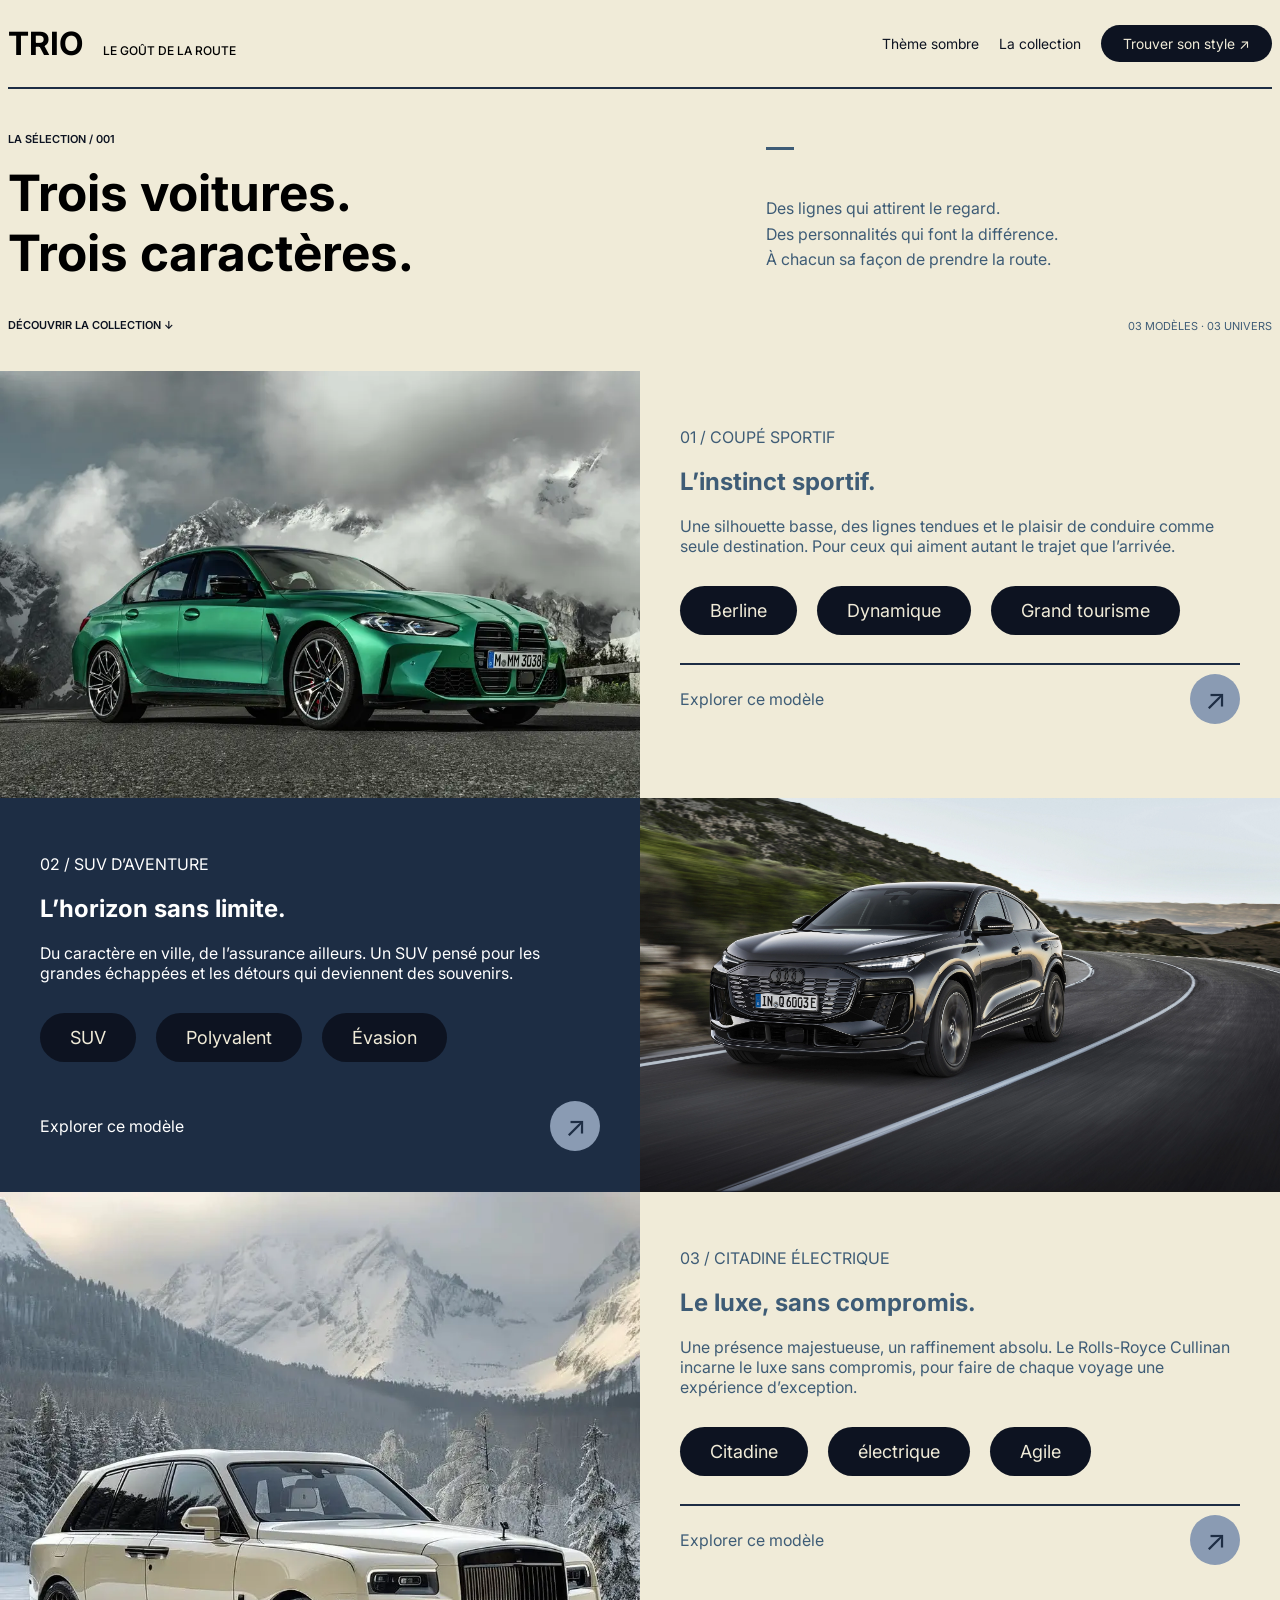
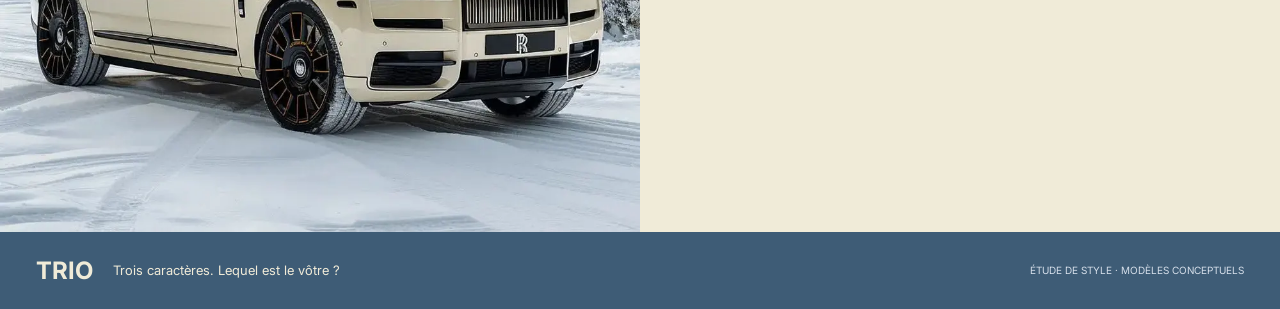
==== commit 9eac81ab: "ajout de la derniere page" ====
--- a/index.html
+++ b/index.html
@@ -1,173 +1,100 @@
 <!DOCTYPE html>
-<html lang="en">
+<html lang="fr">
 <head>
     <meta charset="UTF-8">
     <meta name="viewport" content="width=device-width, initial-scale=1.0">
-    <title>Audi</title>
-    <link rel="stylesheet" href="style.css">
+    <title>TRIO – Le goût de la route : trois voitures, trois caractères</title>
+    <meta name="description" content="TRIO, une sélection de trois voitures aux personnalités marquées : un coupé sportif, un SUV d'aventure et un SUV de luxe.">
+    <link rel="preload" as="image" href="image/voiture1.webp" type="image/webp">
+    <link rel="preload" as="font" type="font/woff2" href="font/inter/Inter-Regular.woff2" crossorigin>
+    <link rel="stylesheet" href="css/style.css">
+    <script src="javascript/script.js" defer></script>
+    <link rel="icon" type="image/png" href="image/favicon.png">
 </head>
 <body>
-    <div class="titre">
-        <h1>Trio</h1>
-        <p>le goût de la route</p>
-        <h4 class="titre1">
-            <span>La collection</span>
-            <span>Notre regard</span>
-            <span>Trouve ton style</span>
-        </h4>
-    </div>
-    <hr class="barre">
-    <div class="intro">
-         <h1>Audi Q6 Etron</h1>
-            <div class="description">
-                <p>Du caractère en ville, de l'assurance ailleurs.
-                Un SUV pensé pour les grandes échappées et les
-                détours qui deviennent des souvenirs.</p>
-                <span>SUV</span>
-                <span>Polyvalent</span>
-                <span>Évasion</span>
+    <header id="top">
+        <div class="entete">
+            <p class="logo"><span class="logo-titre">TRIO</span><span class="logo-sous">LE GOÛT DE LA ROUTE</span></p>
+            <nav class="menu">
+                <button type="button" class="theme-toggle" id="theme-toggle" aria-pressed="false">Thème sombre</button>
+                <a href="index.html#voiture1">La collection</a>
+                <a href="#voiture1" class="tag">Trouver son style ↗</a>
+            </nav>
+        </div>
+        <hr class="barre">
+        <div class="intro">
+            <div class="intro-gauche">
+                <small>LA SÉLECTION / 001</small>
+                <h1>Trois voitures.<br>Trois caractères.</h1>
+                <a href="#voiture1" class="decouvrir">DÉCOUVRIR LA COLLECTION ↓</a>
             </div>
-    </div>
-    <p>←  RETOUR À LA COLLECTION</p>
-    <hr class="barre">
-    <h1>Pourquoi E-Tron ? (en Français c'est pas une voiture =))</h1>
-    <p>Le e fait référence à l'électrique et tron évoque la technologie cepandant en français on peut confondre avec un autre mot...</p>
-    <video class="video-audi" autoplay muted loop>
-        <source src="Q6_PUB.mp4" type="video/mp4">
-    </video>  
-<div class="barre-infos">
-    <div class="info">
-        <h2>387 ch</h2>
-        <p>PUISSANCE</p>
-    </div>
-
-    <div class="info">
-        <h2>600 km</h2>
-        <p>AUTONOMIE WLTP</p>
-    </div>
-
-    <div class="info">
-        <h2>270 kW</h2>
-        <p>RECHARGE RAPIDE</p>
-    </div>
-
-    <div class="info">
-        <h2>5,9 s</h2> 
-        <p>0 à 100 KM/H</p>
-    </div>
-</div>
-<div class="presentation">
-        <img src="a302c4fc-a0c0-4902-a02d-bbd45eb03d60.png" class="voiture">
-        <p>Silencieuse en ville, cette voiture confort et 100% électrique. 
-           C’est un SUV compact allemand produit à partir de 2023 
-           et commercialisé à partir de février 2024.
-        </p>
-</div>
-    <h1>POINTS FORTS</h1>
-    <hr class="barre">
-    <div class="nombre"> 
-        <p>1</p>
-        <p>2</p>
-        <p>3</p>
-    </div>
-    <div class="crit">
-        <h3>Grande autonomie</h3>
-        <h3>Recharge éclair</h3>
-        <h3>Transmission quattro</h3>
-    </div>
-    <div class="txt">
-        <p>Jusqu’à environ 600 km pour viser loin sans compter les bornes.</p>
-        <p>De 10 à 80 % en une vingtaine de minutes sur borne rapide.</p>
-        <p>Deux moteurs, quatre roues motrices et de l’assurance sur tous les terrains.</p>
-    </div>
-    <div class="fiche">
-        <p style="margin-bottom: 100px;">  </p>
-        <p>Fiche technique</p>
-        <hr class="barre">
-    </div>
-    <div class="espace"> 
-        <p>   </p>
-        <hr class="barre">
-    </div>
-    <div class="cle">
-        <h1>Les chiffres clés.</h1>
-        <p>MOTORISATION</p>
-        <h4>100 % électrique, deux moteurs</h4>
-    </div>
-    <div class="cle2">
-        <p>   </p>
-        <hr class="barre">
-    </div>
-    <div class="cle3">
-        <p>   </p>
-        <p>PUISSANCE</p>
-        <h4>387 ch</h4>
-    </div>
-    <div class="cle4"> 
-        <p>   </p>
-        <hr class="barre">
-    </div>
-    <div class="cle5">
-        <p>   </p>
-        <p>BATTERIE</p>
-        <h4>100 kWh (brute)</h4>
-    </div>
-    <div class="cle6"> 
-        <p>   </p>
-        <hr class="barre">
-    </div>
-    <div class="cle7">
-        <p>   </p>
-        <p>AUTONOMIE WLTP</p>
-        <h4>Jusqu’à ≈ 600 km</h4>
-    </div>
-        <div class="cle8"> 
-        <p>   </p>
-        <hr class="barre">
-    </div>
-    <div class="cle9">
-        <p>   </p>
-        <p>RECHARGE RAPIDE</p>
-        <h4>Jusqu’à 270 kW</h4>
-    </div>
-    <div class="cle10"> 
-        <p>   </p>
-        <hr class="barre">
-    </div>
-    <div class="cle11">
-        <p>   </p>
-        <p>0 À 100 KM/H</p>
-        <h4>5,9 s</h4>
-    </div>
-    <div class="cle12">
-        <p>   </p>
-        <hr class="barre">
-    </div>
-    <div class="cle13">
-        <p>   </p>
-        <p>CARROSSERIE</p>
-        <h4>SUV coupé 5 portes, 5 places</h4>
-    </div>
-    <div class="cle14">
-        <p>   </p>
-        <hr class="barre">
-    </div>
-    <div class="barre-infos2">
-        <div class="infos2"> 
-            <h1>Où partez-vous ce week-end ?</h1>
-            <p>Donner un avis</p>
+            <div class="intro-droite">
+                <hr class="trait">
+                <p>Des lignes qui attirent le regard.<br>Des personnalités qui font la différence.<br>À chacun sa façon de prendre la route.</p>
+                <small class="compteur">03 MODÈLES · 03 UNIVERS</small>
+            </div>
         </div>
-    </div>
-    <p>MODÈLE SUIVANT-SUV DE LUXE</p>
-    <div class="luxe">
-        <h1>Le luxe, sans compromis</h1>
-        <img src="bouton.png" class="fleche">
-    </div>
-    <div class="barre-infos3">
-        <div class="info4">
-            <h1>TRIO</h1>
-            <p>Trois caractères. Lequel est le vôtre ?</p>
-        </div>
-    </div>
+    </header>
+    <main>
+        <article id="voiture1">
+            <img src="image/voiture1.webp" width="1000" height="667" fetchpriority="high" loading="lazy" alt="Coupé sportif aux lignes basses et tendues">
+            <div class="texte1">
+                <p>01  /  COUPÉ SPORTIF</p>
+                <h2>L’instinct sportif.</h2>
+                <p>Une silhouette basse, des lignes tendues et le plaisir de conduire comme seule destination. Pour ceux qui aiment autant le trajet que l’arrivée. </p>
+                <div class="tags">
+                    <span class="tag">Berline</span>
+                    <span class="tag">Dynamique</span>
+                    <span class="tag">Grand tourisme</span>
+                    <hr class="barre">
+                </div>
+                <div class="div-fleche">
+                    <p>Explorer ce modèle</p>
+                    <a href="voiture1.html" class="bouton-fleche" aria-label="Explorer ce modèle">↗</a>
+                </div>
+            </div>
+        </article>
+        <article id="voiture2">
+            <div class="texte2">
+                <p>02  /  SUV D’AVENTURE</p>
+                <h2>L’horizon sans limite.</h2>
+                <p>Du caractère en ville, de l’assurance ailleurs. Un SUV pensé pour les grandes échappées et les détours qui deviennent des souvenirs.</p>
+                <div class="tags">
+                    <span class="tag">SUV</span>
+                    <span class="tag">Polyvalent</span>
+                    <span class="tag">Évasion</span>
+                    <hr class="barre">
+                </div>
+                <div class="div-fleche">
+                    <p>Explorer ce modèle</p>
+                    <a href="voiture2.html" class="bouton-fleche" aria-label="Explorer ce modèle">↗</a>
+                </div>
+            </div>
+            <img src="image/voiture2.webp" width="1000" height="596" loading="lazy" alt="SUV d'aventure sur la route">
+        </article>
+        <article id="voiture3">
+            <img src="image/voiture3.webp" width="1000" height="1000" loading="lazy" alt="Rolls-Royce Cullinan, SUV de luxe">
+            <div class="texte3">
+                <p>03  /  CITADINE ÉLECTRIQUE</p>
+                <h2>Le luxe, sans compromis.</h2>
+                <p>Une présence majestueuse, un raffinement absolu. Le Rolls-Royce Cullinan incarne le luxe sans compromis, pour faire de chaque voyage une expérience d’exception.</p>
+                <div class="tags">
+                    <span class="tag">Citadine</span>
+                    <span class="tag">électrique</span>
+                    <span class="tag">Agile</span>
+                    <hr class="barre">
+                </div>
+                <div class="div-fleche">
+                    <p>Explorer ce modèle</p>
+                    <a href="voiture3.html" class="bouton-fleche" aria-label="Explorer ce modèle">↗</a>
+                </div>
+            </div>
+        </article>
+    </main>
+    <footer id="footer">
+        <span class="footer-logo">TRIO</span>
+        <span class="footer-slogan">Trois caractères. Lequel est le vôtre ?</span>
+        <small class="footer-note">ÉTUDE DE STYLE · MODÈLES CONCEPTUELS</small>
+    </footer>
 </body>
 </html>
--- a/css/style.css
+++ b/css/style.css
@@ -0,0 +1,540 @@
+@font-face {
+    font-family: "Inter";
+    src: url('../font/inter/Inter-Regular.woff2') format('woff2');
+    font-weight: 400;
+    font-display: swap;
+}
+@font-face {
+    font-family: "Inter";
+    src: url('../font/inter/Inter-Medium.woff2') format('woff2');
+    font-weight: 500;
+    font-display: swap;
+}
+@font-face {
+    font-family: "Inter";
+    src: url('../font/inter/Inter-SemiBold.woff2') format('woff2');
+    font-weight: 600;
+    font-display: swap;
+}
+@font-face {
+    font-family: "Inter";
+    src: url('../font/inter/Inter-Bold.woff2') format('woff2');
+    font-weight: 700;
+    font-display: swap;
+}
+
+
+body{
+    background-color: #F0EBD8;
+    font-family: "Inter", sans-serif;
+    margin: 0px;
+}
+
+
+#top h1{
+    font-size: 50px;
+    margin: 16px 0 30px;
+}
+
+.intro {
+    display: flex;
+    justify-content: space-between;
+    gap: 40px;
+    padding: 30px 0;
+}
+
+.intro-gauche small,
+.decouvrir {
+    font-size: 11px;
+    font-weight: 600;
+    color: #0D1321;
+    text-decoration: none;
+}
+
+.intro-droite {
+    display: flex;
+    flex-direction: column;
+    justify-content: space-between;
+    width: 40%;
+    color: #3E5C76;
+}
+
+.trait {
+    width: 28px;
+    margin: 20px 0 0;
+    border: none;
+    border-top: 3px solid #3E5C76;
+}
+
+.intro-droite p {
+    margin: 0;
+    line-height: 1.6;
+}
+
+.compteur {
+    align-self: flex-end;
+    font-size: 11px;
+}
+
+
+#top{
+    height: 20%;
+    padding: 8px;
+
+}
+
+.entete {
+    display: flex;
+    justify-content: space-between;
+    align-items: center;
+}
+
+.menu {
+    display: flex;
+    align-items: center;
+    gap: 20px;
+    font-size: 14px;
+}
+
+.menu a {
+    color: #0D1321;
+    text-decoration: none;
+}
+
+.menu .theme-toggle {
+    border: 0;
+    padding: 0;
+    background: none;
+    color: #0D1321;
+    font: inherit;
+    cursor: pointer;
+}
+
+.menu .tag {
+    color: #F0EBD8;
+    font-size: 14px;
+    padding: 10px 22px;
+}
+
+body.theme-dark {
+    --theme-background: #323031;
+    --theme-surface: #3D3B3C;
+    --theme-muted: #7F7979;
+    --theme-text: #C1BDB3;
+    --theme-accent: #5F5B6B;
+    background-color: var(--theme-background);
+    color: var(--theme-text);
+}
+
+body.theme-dark .menu .theme-toggle,
+body.theme-dark .menu a:not(.tag),
+body.theme-dark .intro-gauche small,
+body.theme-dark .decouvrir {
+    color: var(--theme-text);
+}
+
+body.theme-dark .intro-droite,
+body.theme-dark .texte1,
+body.theme-dark .texte3 {
+    color: var(--theme-text);
+}
+
+body.theme-dark .trait,
+body.theme-dark .barre {
+    border-top-color: var(--theme-muted);
+}
+
+body.theme-dark #voiture2,
+body.theme-dark .chiffres,
+body.theme-dark .appel {
+    background-color: #5F5B6B;
+}
+
+body.theme-dark .fil,
+body.theme-dark .moteur,
+body.theme-dark .points,
+body.theme-dark .fiche,
+body.theme-dark .suivant {
+    color: var(--theme-text);
+}
+
+body.theme-dark .points-liste article {
+    border-top-color: var(--theme-muted);
+}
+
+body.theme-dark .points-liste h3,
+body.theme-dark .fiche h2,
+body.theme-dark .fiche td {
+    color: var(--theme-text);
+}
+
+body.theme-dark .tag,
+body.theme-dark .bouton-fleche {
+    background-color: #6c4d65;
+    color: var(--theme-text);
+}
+
+body.theme-dark .bouton-fleche:hover {
+    background-color: var(--theme-muted);
+}
+
+body.theme-dark #footer {
+    background-color: var(--theme-accent);
+}
+
+body.theme-dark .footer-note {
+    color: var(--theme-text);
+}
+
+.logo {
+    display: flex;
+    align-items: baseline;
+    gap: 20px;
+}
+
+.logo-titre {
+    font-size: 32px;
+    font-weight: 700;
+}
+
+.logo-sous {
+    font-size: 12px;
+    font-weight: 500;
+}
+
+.barre {
+  border: none;
+  border-top: 2px solid #1D2D44;
+  width: 100%;
+}
+
+#voiture1 {
+    display: flex;
+}
+#voiture2 {
+    background-color: #1D2D44;
+    display: flex;
+}
+#voiture3 {
+    display: flex;
+}
+
+#voiture1 img,
+#voiture2 img,
+#voiture3 img {
+    width: 50%;
+    height: auto;
+    object-fit: cover;
+}
+
+.texte1 {
+    flex: 1;
+    padding: 40px;
+    color: #3E5C76;
+}
+.texte2 {
+    flex: 1;
+    padding: 40px;
+    color: white;
+}
+.texte3 {
+    flex: 1;
+    padding: 40px;
+    color: #3E5C76;
+}
+
+.tags {
+    display: flex;
+    flex-wrap: wrap;
+    gap: 20px;
+    margin-top: 30px;
+}
+
+.tag {
+    background-color: #0D1321;
+    color: #F0EBD8;
+    font-size: 18px;
+    padding: 14px 30px;
+    border-radius: 999px;
+}
+
+.div-fleche{
+    display: flex;
+    justify-content: space-between;
+    align-items: center;
+}
+
+.bouton-fleche {
+    display: flex;
+    align-items: center;
+    justify-content: center;
+    width: 50px;
+    height: 50px;
+    border-radius: 50%;
+    background-color: #8a9bb3;
+    color: #1D2D44;
+    font-size: 28px;
+    text-decoration: none;
+    flex-shrink: 0;
+}
+
+.bouton-fleche:hover {
+    background-color: #a5b4c8;
+}
+
+#footer {
+    display: flex;
+    align-items: center;
+    gap: 20px;
+    padding: 24px 36px;
+    background-color: #3E5C76;
+    color: #F0EBD8;
+}
+
+.footer-logo {
+    font-size: 24px;
+    font-weight: 700;
+}
+
+.footer-slogan {
+    font-size: 13px;
+}
+
+.footer-note {
+    margin-left: auto;
+    font-size: 10px;
+    color: #d6dfea;
+}
+
+
+/* ===== Page M3 (m3.html) ===== */
+
+.fil {
+    display: flex;
+    justify-content: space-between;
+    font-size: 11px;
+    color: #3E5C76;
+}
+
+.intro-droite .tags {
+    gap: 10px;
+    margin-top: 20px;
+}
+
+.intro-droite .tag {
+    background-color: #8a9bb3;
+    color: #0D1321;
+    font-size: 12px;
+    padding: 6px 14px;
+}
+
+.video-m3 {
+    display: block;
+    width: 100%;
+    background-color: #0D1321;
+}
+
+.chiffres {
+    display: flex;
+    background-color: #1D2D44;
+    color: #F0EBD8;
+    padding: 40px;
+}
+
+.chiffres div {
+    flex: 1;
+    display: flex;
+    flex-direction: column;
+    gap: 6px;
+    padding-left: 20px;
+    border-left: 1px solid #3E5C76;
+}
+
+.chiffres div:first-child {
+    padding-left: 0;
+    border-left: none;
+}
+
+.chiffres strong {
+    font-size: 36px;
+    font-weight: 500;
+}
+
+.chiffres small,
+.points small,
+.fiche small,
+.appel small,
+.suivant small {
+    font-size: 10px;
+    font-weight: 600;
+}
+
+.moteur {
+    display: flex;
+    align-items: center;
+    gap: 60px;
+    padding: 60px 40px;
+    color: #3E5C76;
+}
+
+.moteur img {
+    width: 45%;
+    height: auto;
+}
+
+.moteur p {
+    max-width: 360px;
+    line-height: 1.6;
+}
+
+.points,
+.fiche {
+    padding: 20px 40px 40px;
+    color: #3E5C76;
+}
+
+.points-liste {
+    display: flex;
+    gap: 30px;
+    margin-top: 20px;
+}
+
+.points-liste article {
+    flex: 1;
+    border-top: 2px solid #1D2D44;
+    padding-top: 12px;
+}
+
+.points-liste h3 {
+    color: #0D1321;
+    margin: 12px 0 8px;
+}
+
+.fiche {
+    display: flex;
+    gap: 60px;
+}
+
+.fiche > div {
+    width: 35%;
+}
+
+.fiche h2 {
+    font-size: 36px;
+    color: #0D1321;
+    margin: 12px 0;
+}
+
+.fiche table {
+    flex: 1;
+    border-collapse: collapse;
+    font-size: 13px;
+}
+
+.fiche th,
+.fiche td {
+    padding: 12px 0;
+    border-bottom: 1px solid #8a9bb3;
+}
+
+.fiche th {
+    text-align: left;
+    font-weight: 400;
+}
+
+.fiche td {
+    text-align: right;
+    font-weight: 600;
+    color: #0D1321;
+}
+
+.appel {
+    display: flex;
+    justify-content: space-between;
+    align-items: center;
+    padding: 60px 40px;
+    background-color: #0D1321;
+    color: #F0EBD8;
+}
+
+.appel h2,
+.suivant h2 {
+    font-size: 32px;
+    font-weight: 500;
+    margin: 10px 0 0;
+}
+
+.appel-boutons {
+    display: flex;
+    gap: 12px;
+}
+
+.bouton-clair,
+.bouton-contour {
+    padding: 12px 22px;
+    border-radius: 999px;
+    font-size: 13px;
+    text-decoration: none;
+}
+
+.bouton-clair {
+    background-color: #F0EBD8;
+    color: #0D1321;
+}
+
+.bouton-contour {
+    border: 1px solid #F0EBD8;
+    color: #F0EBD8;
+}
+
+.suivant {
+    display: flex;
+    justify-content: space-between;
+    align-items: center;
+    padding: 40px;
+    color: #0D1321;
+}
+
+.surtitre {
+    margin: 0;
+    font-size: 10px;
+    font-weight: 600;
+}
+
+.form-titre,
+.formulaire {
+    max-width: 480px;
+    margin: 40px auto 0;
+    padding: 0 20px;
+}
+
+.formulaire {
+    display: flex;
+    flex-direction: column;
+    gap: 16px;
+    margin-bottom: 60px;
+}
+
+.formulaire label {
+    display: flex;
+    flex-direction: column;
+    gap: 6px;
+}
+
+.formulaire input,
+.formulaire select {
+    padding: 10px;
+    font: inherit;
+}
+
+.formulaire .form-check {
+    flex-direction: row;
+    align-items: center;
+}
+
+.formulaire button {
+    padding: 12px;
+    border: 1px solid #0D1321;
+    cursor: pointer;
+    font: inherit;
+}
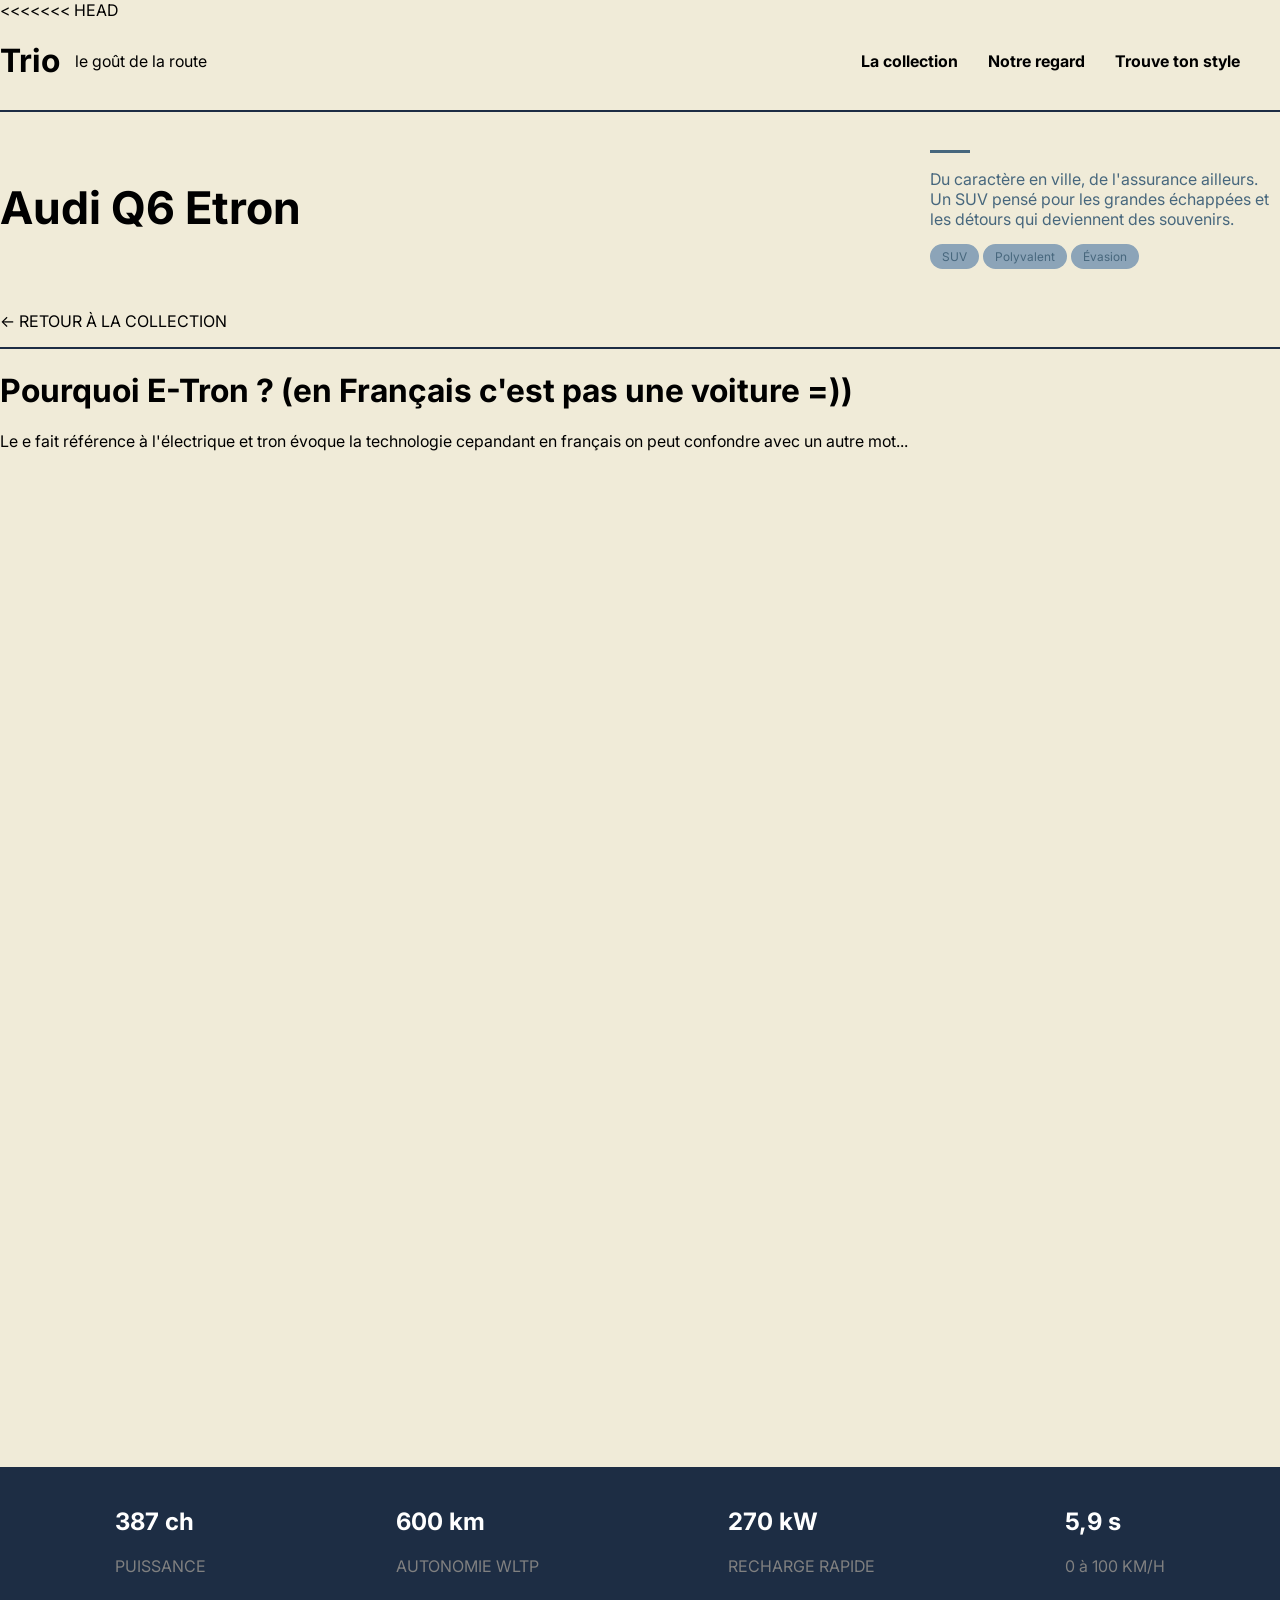
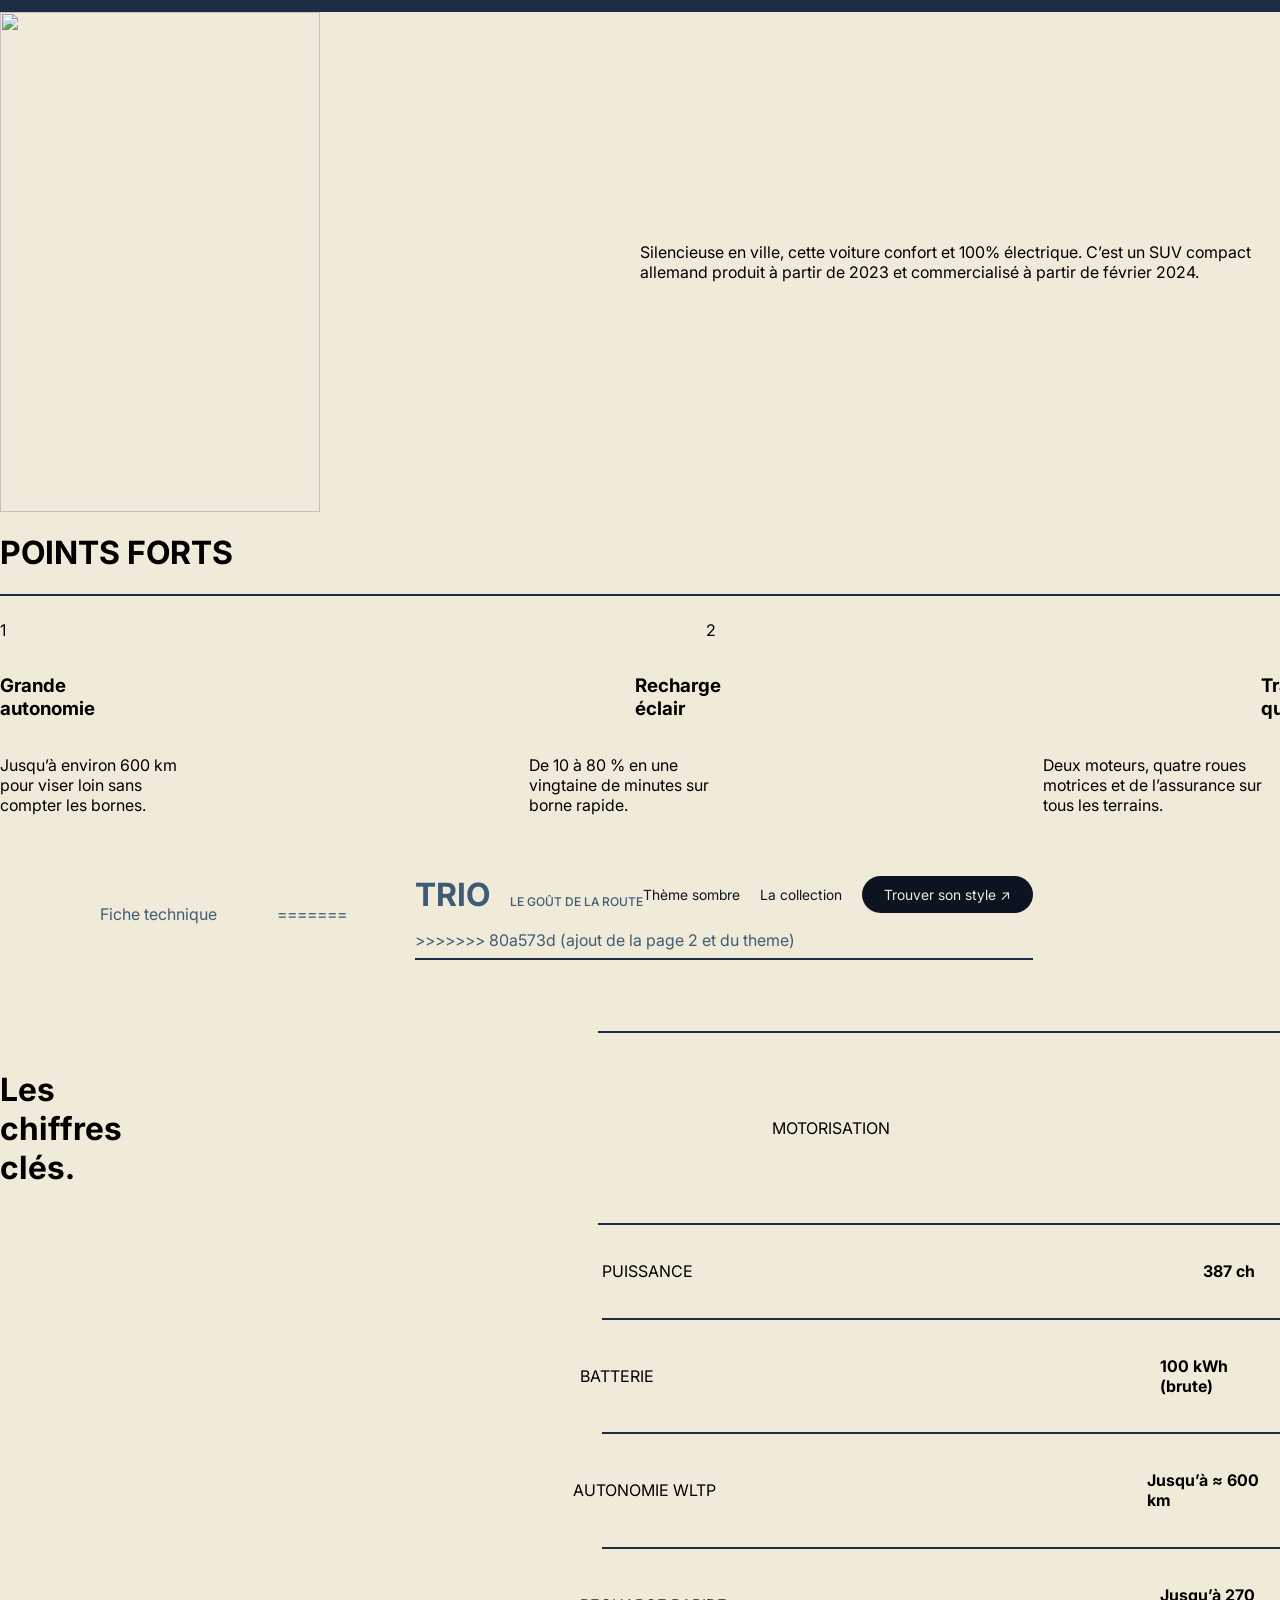
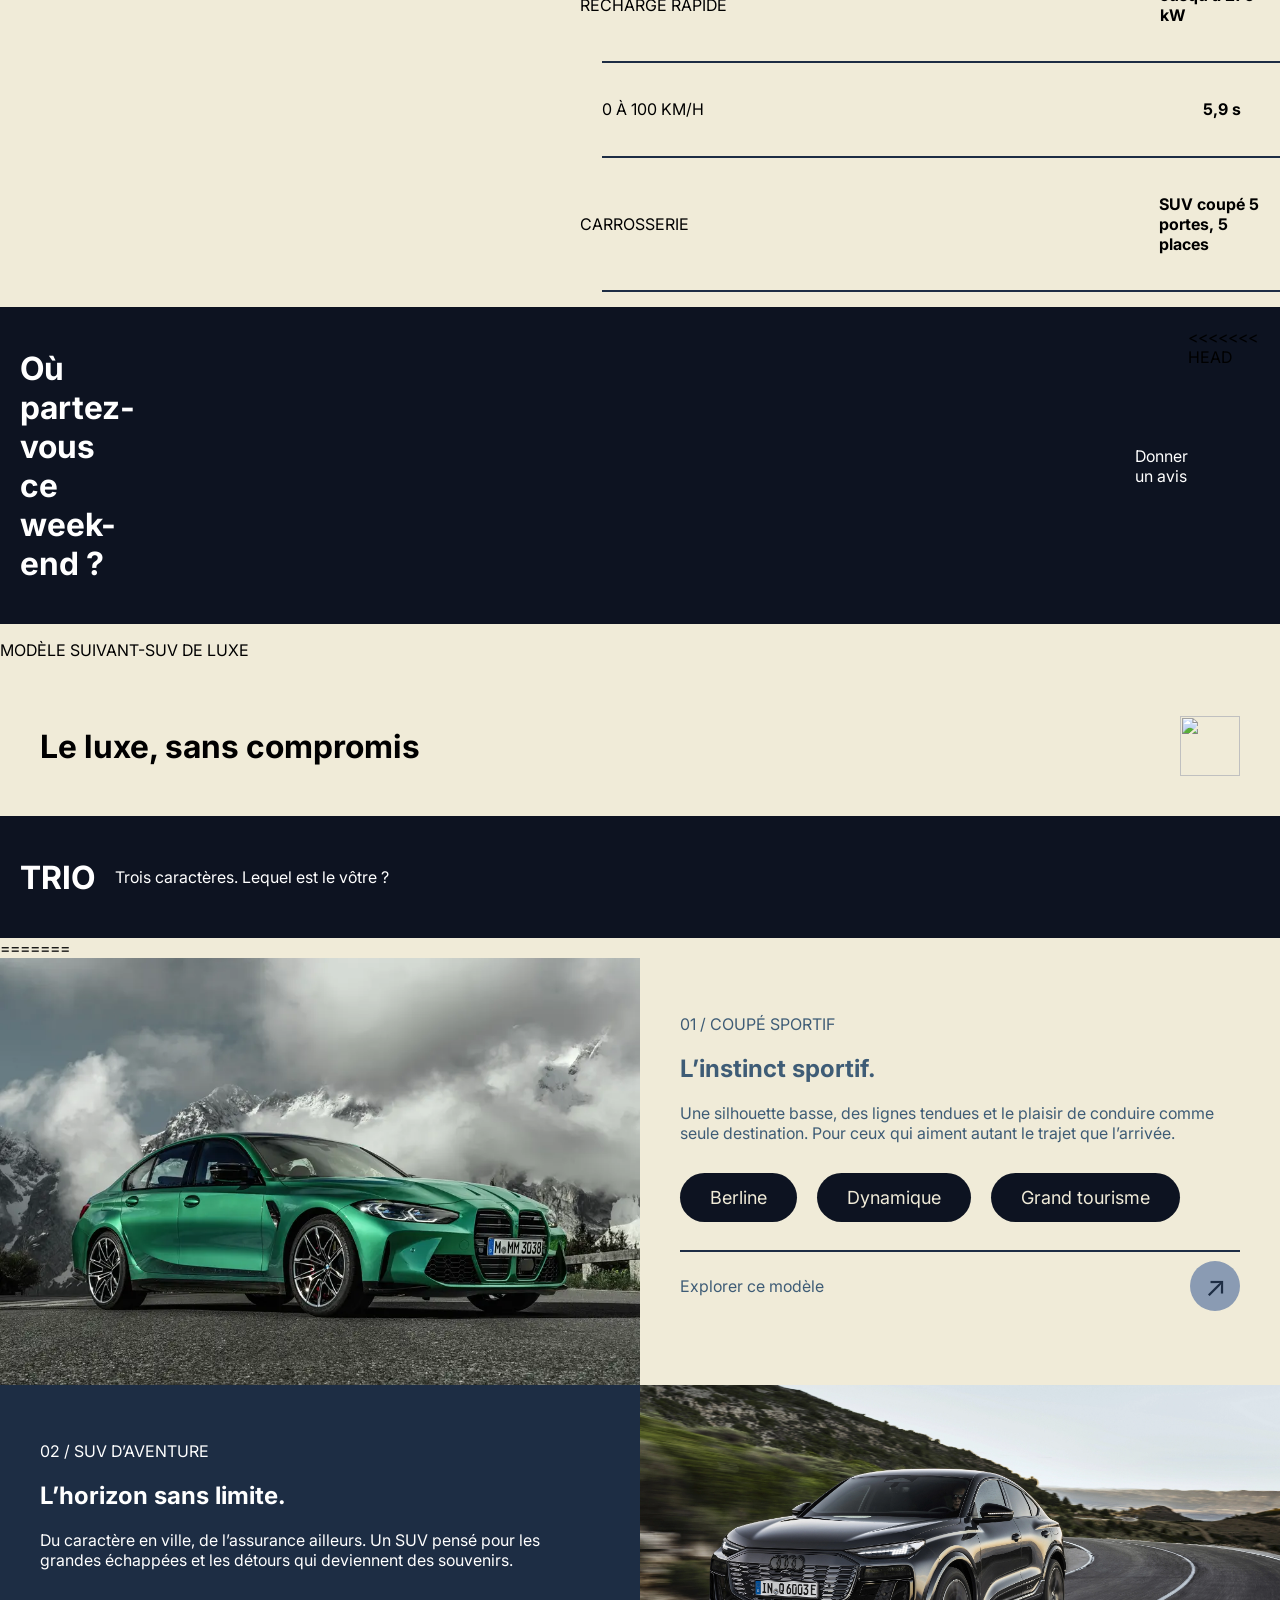
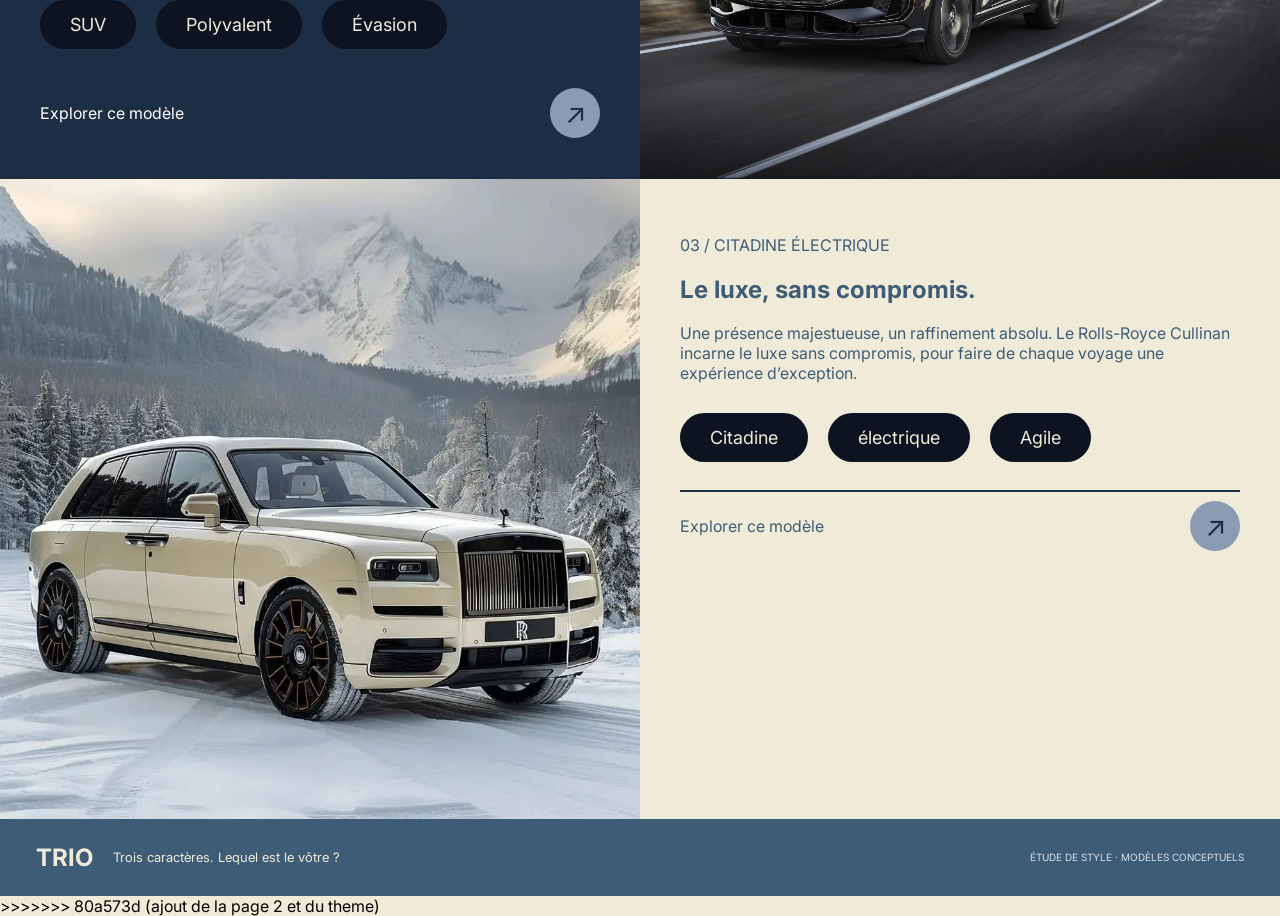
==== commit 9925a178: "ajout de la deuxieme voiture + formulaire + theme de page" ====
--- a/index.html
+++ b/index.html
@@ -1,8 +1,90 @@
 <!DOCTYPE html>
-<html lang="fr">
+<html lang="en">
 <head>
     <meta charset="UTF-8">
     <meta name="viewport" content="width=device-width, initial-scale=1.0">
+<<<<<<< HEAD
+    <title>Audi</title>
+    <link rel="stylesheet" href="style.css">
+</head>
+<body>
+    <div class="titre">
+        <h1>Trio</h1>
+        <p>le goût de la route</p>
+        <h4 class="titre1">
+            <span>La collection</span>
+            <span>Notre regard</span>
+            <span>Trouve ton style</span>
+        </h4>
+    </div>
+    <hr class="barre">
+    <div class="intro">
+         <h1>Audi Q6 Etron</h1>
+            <div class="description">
+                <p>Du caractère en ville, de l'assurance ailleurs.
+                Un SUV pensé pour les grandes échappées et les
+                détours qui deviennent des souvenirs.</p>
+                <span>SUV</span>
+                <span>Polyvalent</span>
+                <span>Évasion</span>
+            </div>
+    </div>
+    <p>←  RETOUR À LA COLLECTION</p>
+    <hr class="barre">
+    <h1>Pourquoi E-Tron ? (en Français c'est pas une voiture =))</h1>
+    <p>Le e fait référence à l'électrique et tron évoque la technologie cepandant en français on peut confondre avec un autre mot...</p>
+    <video class="video-audi" autoplay muted loop>
+        <source src="Q6_PUB.mp4" type="video/mp4">
+    </video>  
+<div class="barre-infos">
+    <div class="info">
+        <h2>387 ch</h2>
+        <p>PUISSANCE</p>
+    </div>
+
+    <div class="info">
+        <h2>600 km</h2>
+        <p>AUTONOMIE WLTP</p>
+    </div>
+
+    <div class="info">
+        <h2>270 kW</h2>
+        <p>RECHARGE RAPIDE</p>
+    </div>
+
+    <div class="info">
+        <h2>5,9 s</h2> 
+        <p>0 à 100 KM/H</p>
+    </div>
+</div>
+<div class="presentation">
+        <img src="a302c4fc-a0c0-4902-a02d-bbd45eb03d60.png" class="voiture">
+        <p>Silencieuse en ville, cette voiture confort et 100% électrique. 
+           C’est un SUV compact allemand produit à partir de 2023 
+           et commercialisé à partir de février 2024.
+        </p>
+</div>
+    <h1>POINTS FORTS</h1>
+    <hr class="barre">
+    <div class="nombre"> 
+        <p>1</p>
+        <p>2</p>
+        <p>3</p>
+    </div>
+    <div class="crit">
+        <h3>Grande autonomie</h3>
+        <h3>Recharge éclair</h3>
+        <h3>Transmission quattro</h3>
+    </div>
+    <div class="txt">
+        <p>Jusqu’à environ 600 km pour viser loin sans compter les bornes.</p>
+        <p>De 10 à 80 % en une vingtaine de minutes sur borne rapide.</p>
+        <p>Deux moteurs, quatre roues motrices et de l’assurance sur tous les terrains.</p>
+    </div>
+    <div class="fiche">
+        <p style="margin-bottom: 100px;">  </p>
+        <p>Fiche technique</p>
+=======
     <title>TRIO – Le goût de la route : trois voitures, trois caractères</title>
     <meta name="description" content="TRIO, une sélection de trois voitures aux personnalités marquées : un coupé sportif, un SUV d'aventure et un SUV de luxe.">
     <link rel="preload" as="image" href="image/voiture1.webp" type="image/webp">
@@ -21,19 +103,95 @@
                 <a href="#voiture1" class="tag">Trouver son style ↗</a>
             </nav>
         </div>
-        <hr class="barre">
-        <div class="intro">
-            <div class="intro-gauche">
-                <small>LA SÉLECTION / 001</small>
-                <h1>Trois voitures.<br>Trois caractères.</h1>
-                <a href="#voiture1" class="decouvrir">DÉCOUVRIR LA COLLECTION ↓</a>
-            </div>
-            <div class="intro-droite">
-                <hr class="trait">
-                <p>Des lignes qui attirent le regard.<br>Des personnalités qui font la différence.<br>À chacun sa façon de prendre la route.</p>
-                <small class="compteur">03 MODÈLES · 03 UNIVERS</small>
-            </div>
+>>>>>>> 80a573d (ajout de la page 2 et du theme)
+        <hr class="barre">
+    </div>
+    <div class="espace"> 
+        <p>   </p>
+        <hr class="barre">
+    </div>
+    <div class="cle">
+        <h1>Les chiffres clés.</h1>
+        <p>MOTORISATION</p>
+        <h4>100 % électrique, deux moteurs</h4>
+    </div>
+    <div class="cle2">
+        <p>   </p>
+        <hr class="barre">
+    </div>
+    <div class="cle3">
+        <p>   </p>
+        <p>PUISSANCE</p>
+        <h4>387 ch</h4>
+    </div>
+    <div class="cle4"> 
+        <p>   </p>
+        <hr class="barre">
+    </div>
+    <div class="cle5">
+        <p>   </p>
+        <p>BATTERIE</p>
+        <h4>100 kWh (brute)</h4>
+    </div>
+    <div class="cle6"> 
+        <p>   </p>
+        <hr class="barre">
+    </div>
+    <div class="cle7">
+        <p>   </p>
+        <p>AUTONOMIE WLTP</p>
+        <h4>Jusqu’à ≈ 600 km</h4>
+    </div>
+        <div class="cle8"> 
+        <p>   </p>
+        <hr class="barre">
+    </div>
+    <div class="cle9">
+        <p>   </p>
+        <p>RECHARGE RAPIDE</p>
+        <h4>Jusqu’à 270 kW</h4>
+    </div>
+    <div class="cle10"> 
+        <p>   </p>
+        <hr class="barre">
+    </div>
+    <div class="cle11">
+        <p>   </p>
+        <p>0 À 100 KM/H</p>
+        <h4>5,9 s</h4>
+    </div>
+    <div class="cle12">
+        <p>   </p>
+        <hr class="barre">
+    </div>
+    <div class="cle13">
+        <p>   </p>
+        <p>CARROSSERIE</p>
+        <h4>SUV coupé 5 portes, 5 places</h4>
+    </div>
+    <div class="cle14">
+        <p>   </p>
+        <hr class="barre">
+    </div>
+    <div class="barre-infos2">
+        <div class="infos2"> 
+            <h1>Où partez-vous ce week-end ?</h1>
+            <p>Donner un avis</p>
         </div>
+<<<<<<< HEAD
+    </div>
+    <p>MODÈLE SUIVANT-SUV DE LUXE</p>
+    <div class="luxe">
+        <h1>Le luxe, sans compromis</h1>
+        <img src="bouton.png" class="fleche">
+    </div>
+    <div class="barre-infos3">
+        <div class="info4">
+            <h1>TRIO</h1>
+            <p>Trois caractères. Lequel est le vôtre ?</p>
+        </div>
+    </div>
+=======
     </header>
     <main>
         <article id="voiture1">
@@ -86,7 +244,7 @@
                 </div>
                 <div class="div-fleche">
                     <p>Explorer ce modèle</p>
-                    <a href="voiture3.html" class="bouton-fleche" aria-label="Explorer ce modèle">↗</a>
+                    <a href="#top" class="bouton-fleche" aria-label="Explorer ce modèle">↗</a>
                 </div>
             </div>
         </article>
@@ -96,5 +254,6 @@
         <span class="footer-slogan">Trois caractères. Lequel est le vôtre ?</span>
         <small class="footer-note">ÉTUDE DE STYLE · MODÈLES CONCEPTUELS</small>
     </footer>
+>>>>>>> 80a573d (ajout de la page 2 et du theme)
 </body>
 </html>
--- a/style.css
+++ b/style.css
@@ -0,0 +1,373 @@
+@import url('https://fonts.googleapis.com/css2?family=Inter:wght@400;500;600;700&display=swap');
+body {
+    margin: 0;
+    background-color: #F0EBD8;
+    font-family: "Inter", sans-serif;
+}
+
+img {
+    width: 100%;
+    height: 500px;
+    object-fit: cover;
+    display: block;
+}
+
+.barre-infos {
+    background-color: rgb(29, 45, 68);
+    display: flex;
+    justify-content: space-around;
+    padding: 20px;
+}
+
+.info h2 {
+    color: white;
+}
+
+.info p {
+    color: grey;
+}
+
+.video-audi {
+    width: 100%;
+    height: 1000px;
+    object-fit: cover;
+    display: block;
+}
+
+.presentation {
+    display: flex;
+    align-items: center;
+}
+
+.presentation img {
+    width: 50%;
+}
+
+.presentation p {
+    width: 50%;
+}
+
+.nombre { 
+    display: flex;
+    align-items: center;
+    gap: 700px;
+}
+
+.nombre h2{
+    width: 33,333%;
+}
+
+.nombre h2{
+    width: 33,333%;
+}
+
+.nombre h2{
+    width: 33,333%;
+}
+
+.titre { 
+    display: flex;
+    align-items: center;
+    gap: 15px;
+}
+
+.titre1 {
+    margin-left: auto;
+    margin-right: 40px;
+    display: flex;
+    gap: 30px;
+}
+
+.crit { 
+    display: flex;
+    align-items: center;
+    gap: 540px;
+}
+
+.txt{
+    display: flex;
+    align-items: center;
+    gap: 325px;
+}
+
+.fiche{ 
+    display: flex;
+    align-items: center;
+}
+
+.espace{ 
+    display: flex;
+    align-items: center;
+    gap 300px;
+}
+
+.espace p{
+    width: 50%;
+}
+
+.espace hr{ 
+    width: 57%;
+}
+
+.cle{ 
+    display: flex;
+    align-items: center;
+    gap: 650px;
+}
+
+.cle h1{ 
+    width: 50%;
+}
+
+.cle p { 
+    width: 25%;
+}
+
+.cle h4 { 
+    width: 25%;
+}
+
+.cle2 { 
+    display: flex;
+    align-items: center;
+}
+
+.cle2 p{ 
+    width: 50%;
+}
+
+.cle2 hr{ 
+    width: 57%;
+}
+
+.cle3 { 
+    display: flex;
+    align-items: center
+}
+
+.cle3 p { 
+    width: 47%;
+}
+
+.cle h4 { 
+    width: 50%;
+}
+
+.cle4 { 
+    display: flex;
+    align-items: center;
+}
+
+.cle4 p { 
+    width: 47%;
+}
+
+.cle4 hr { 
+    width: 53%;
+}
+
+.cle5 { 
+    display: flex;
+    align-items: center
+}
+
+.cle5 p { 
+    width: 47%;
+}
+
+.cle6 { 
+    display: flex;
+    align-items: center;
+}
+
+.cle6 p { 
+    width: 47%;
+}
+
+.cle6 hr { 
+    width: 53%;
+}
+
+.cle7 { 
+    display: flex;
+    align-items: center
+}
+
+.cle7 p { 
+    width: 47%;
+}
+
+.cle8 { 
+    display: flex;
+    align-items: center;
+}
+
+.cle8 p { 
+    width: 47%;
+}
+
+.cle8 hr { 
+    width: 53%;
+}
+
+.cle9 { 
+    display: flex;
+    align-items: center
+}
+
+.cle9 p { 
+    width: 47%;
+}
+
+.cle10 { 
+    display: flex;
+    align-items: center;
+}
+
+.cle10 p { 
+    width: 47%;
+}
+
+.cle10 hr { 
+    width: 53%;
+}
+
+.cle11 { 
+    display: flex;
+    align-items: center
+}
+
+.cle11 p { 
+    width: 47%;
+}
+
+.cle12 { 
+    display: flex;
+    align-items: center;
+}
+
+.cle12 p { 
+    width: 47%;
+}
+
+.cle12 hr { 
+    width: 53%;
+}
+
+.cle13 { 
+    display: flex;
+    align-items: center
+}
+
+.cle13 p { 
+    width: 85%;
+}
+
+.cle14 { 
+    display: flex;
+    align-items: center;
+}
+
+.cle14 p { 
+    width: 47%;
+}
+
+.cle14 hr { 
+    width: 53%;
+}
+
+.intro {
+    display: flex;
+    justify-content: space-between;
+    align-items: flex-end;
+    padding: 40px 80px;
+}
+
+.intro h1 {
+    font-size: 45px;
+}
+
+.description {
+    width: 350px;
+    color: #47677d;
+    font-size: 16px;
+}
+
+.description span {
+    background-color: #8ca4b8;
+    padding: 5px 12px;
+    border-radius: 20px;
+    font-size: 12px;
+}
+
+.description::before {
+    content: "";
+    display: block;
+    width: 40px;
+    height: 3px;
+    background-color: #47677d;
+}
+
+.barre-infos2 {
+    background-color: rgb(13, 19, 33);
+    display: flex;
+    justify-content: space-around;
+    padding: 20px;
+}
+
+.infos2 {
+    display: flex;
+    align-items: center;
+    gap: 1000px;
+}
+
+.infos2 h1 {
+    color: white;
+}
+
+.infos2 p {
+    color: white;
+}
+
+.barre-infos3 {
+    background-color: rgb(13, 19, 33);
+    display: flex;
+    margin-left: auto;
+    padding: 20px;
+}
+
+.info4 {
+    display: flex;
+    align-items: center;
+    gap: 20px;
+}
+
+.info4 h1 { 
+    color: white;
+}
+
+.info4 p { 
+    color: white;
+}
+
+.luxe {
+    display: flex;
+    align-items: center;
+    justify-content: space-between;
+    padding: 40px;
+}
+
+.luxe h1 {
+    margin: 0;
+}
+
+.luxe p {
+    font-size: 12px;
+    color: #47677d;
+}
+
+.fleche {
+    width: 60px;
+    height: 60px;
+    object-fit: contain;
+}
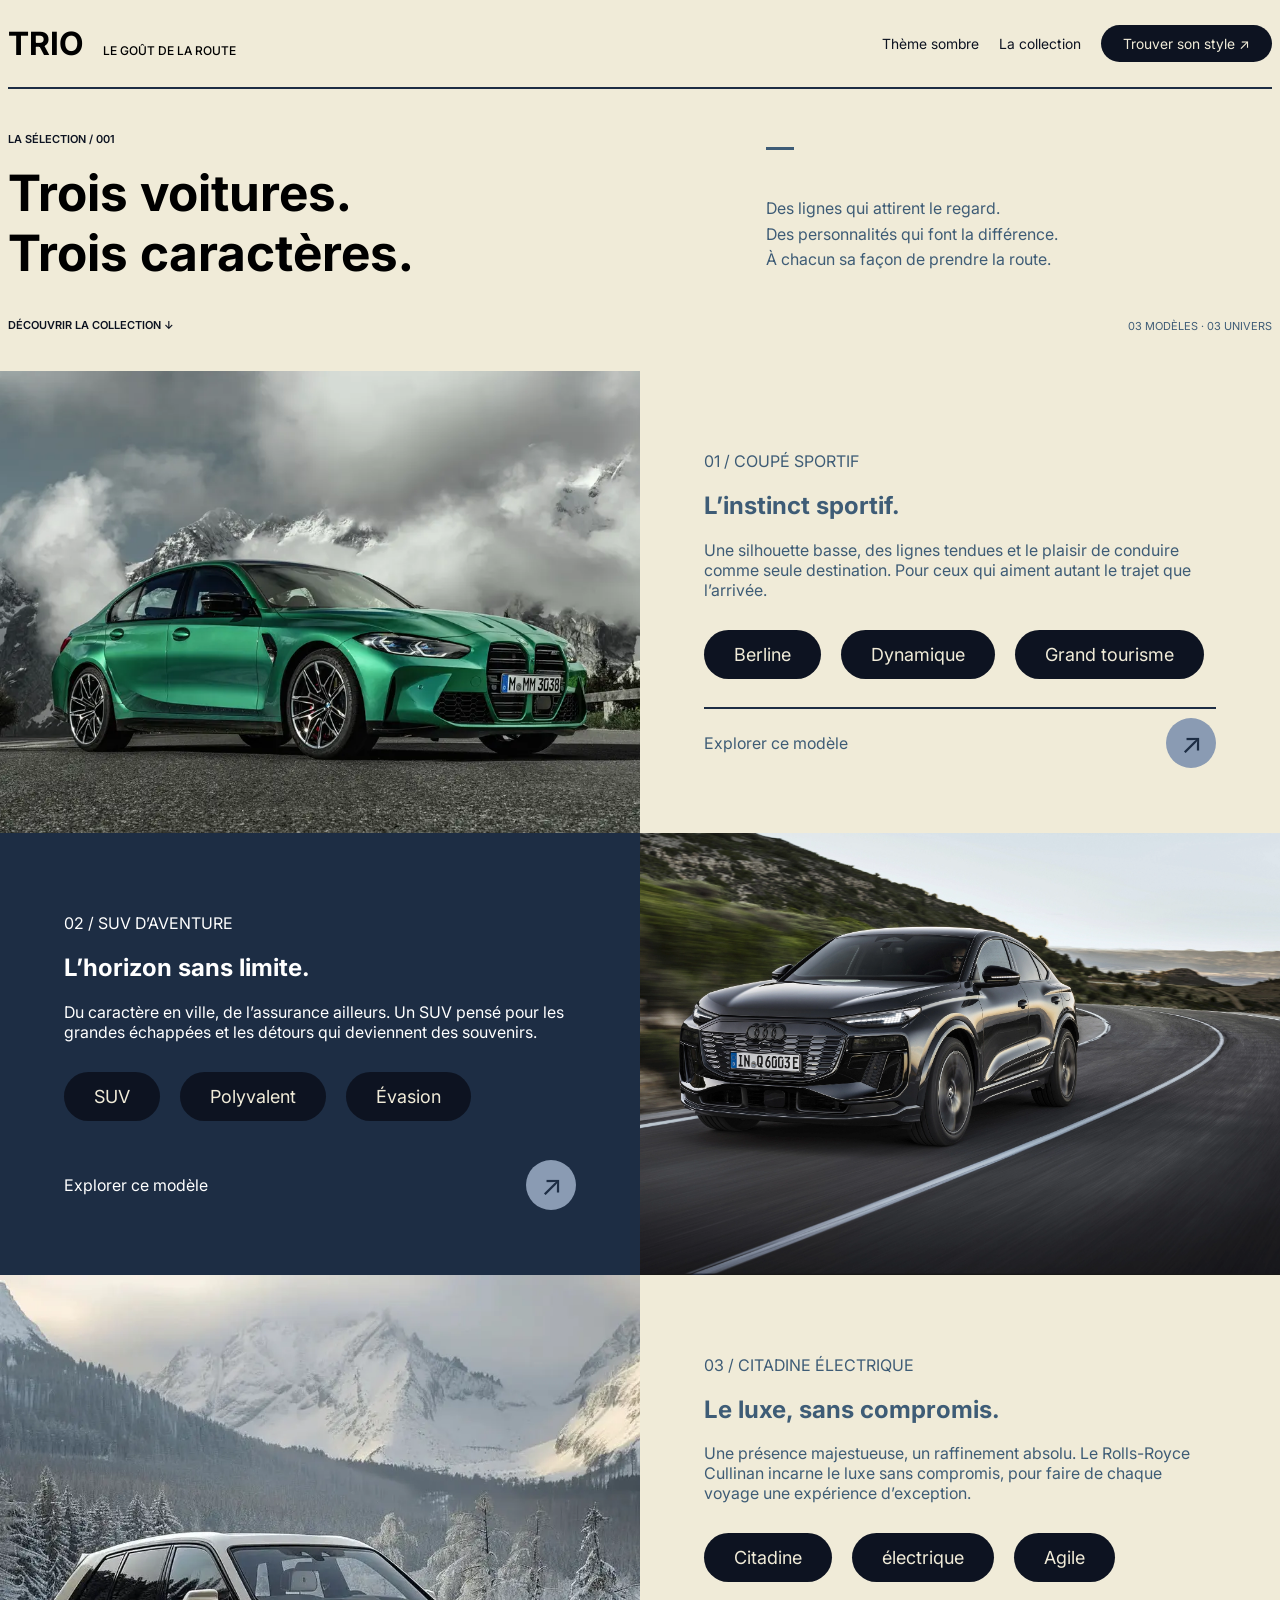
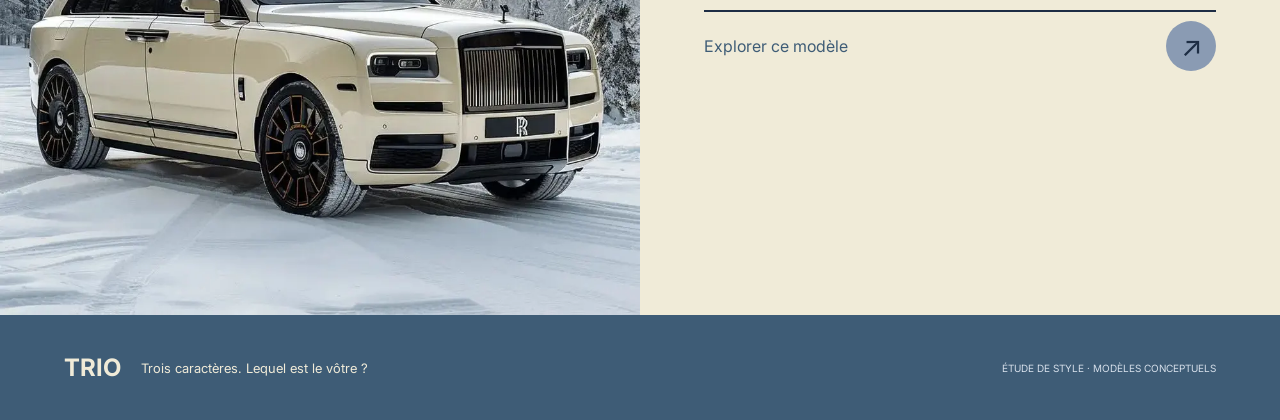
==== commit b22382e1: "reglement des dernier bugs" ====
--- a/index.html
+++ b/index.html
@@ -1,91 +1,14 @@
 <!DOCTYPE html>
-<html lang="en">
+<html lang="fr">
 <head>
     <meta charset="UTF-8">
     <meta name="viewport" content="width=device-width, initial-scale=1.0">
-<<<<<<< HEAD
-    <title>Audi</title>
-    <link rel="stylesheet" href="style.css">
-</head>
-<body>
-    <div class="titre">
-        <h1>Trio</h1>
-        <p>le goût de la route</p>
-        <h4 class="titre1">
-            <span>La collection</span>
-            <span>Notre regard</span>
-            <span>Trouve ton style</span>
-        </h4>
-    </div>
-    <hr class="barre">
-    <div class="intro">
-         <h1>Audi Q6 Etron</h1>
-            <div class="description">
-                <p>Du caractère en ville, de l'assurance ailleurs.
-                Un SUV pensé pour les grandes échappées et les
-                détours qui deviennent des souvenirs.</p>
-                <span>SUV</span>
-                <span>Polyvalent</span>
-                <span>Évasion</span>
-            </div>
-    </div>
-    <p>←  RETOUR À LA COLLECTION</p>
-    <hr class="barre">
-    <h1>Pourquoi E-Tron ? (en Français c'est pas une voiture =))</h1>
-    <p>Le e fait référence à l'électrique et tron évoque la technologie cepandant en français on peut confondre avec un autre mot...</p>
-    <video class="video-audi" autoplay muted loop>
-        <source src="Q6_PUB.mp4" type="video/mp4">
-    </video>  
-<div class="barre-infos">
-    <div class="info">
-        <h2>387 ch</h2>
-        <p>PUISSANCE</p>
-    </div>
-
-    <div class="info">
-        <h2>600 km</h2>
-        <p>AUTONOMIE WLTP</p>
-    </div>
-
-    <div class="info">
-        <h2>270 kW</h2>
-        <p>RECHARGE RAPIDE</p>
-    </div>
-
-    <div class="info">
-        <h2>5,9 s</h2> 
-        <p>0 à 100 KM/H</p>
-    </div>
-</div>
-<div class="presentation">
-        <img src="a302c4fc-a0c0-4902-a02d-bbd45eb03d60.png" class="voiture">
-        <p>Silencieuse en ville, cette voiture confort et 100% électrique. 
-           C’est un SUV compact allemand produit à partir de 2023 
-           et commercialisé à partir de février 2024.
-        </p>
-</div>
-    <h1>POINTS FORTS</h1>
-    <hr class="barre">
-    <div class="nombre"> 
-        <p>1</p>
-        <p>2</p>
-        <p>3</p>
-    </div>
-    <div class="crit">
-        <h3>Grande autonomie</h3>
-        <h3>Recharge éclair</h3>
-        <h3>Transmission quattro</h3>
-    </div>
-    <div class="txt">
-        <p>Jusqu’à environ 600 km pour viser loin sans compter les bornes.</p>
-        <p>De 10 à 80 % en une vingtaine de minutes sur borne rapide.</p>
-        <p>Deux moteurs, quatre roues motrices et de l’assurance sur tous les terrains.</p>
-    </div>
-    <div class="fiche">
-        <p style="margin-bottom: 100px;">  </p>
-        <p>Fiche technique</p>
-=======
     <title>TRIO – Le goût de la route : trois voitures, trois caractères</title>
+    <meta property="og:type" content="website">
+    <meta property="og:title" content="TRIO – Le goût de la route : trois voitures, trois caractères">
+    <meta property="og:description" content="TRIO, une sélection de trois voitures aux personnalités marquées : un coupé sportif, un SUV d'aventure et un SUV de luxe.">
+    <meta property="og:image" content="https://ramos.alwaysdata.net/image/voiture1.webp">
+    <meta name="twitter:card" content="summary_large_image">
     <meta name="description" content="TRIO, une sélection de trois voitures aux personnalités marquées : un coupé sportif, un SUV d'aventure et un SUV de luxe.">
     <link rel="preload" as="image" href="image/voiture1.webp" type="image/webp">
     <link rel="preload" as="font" type="font/woff2" href="font/inter/Inter-Regular.woff2" crossorigin>
@@ -103,95 +26,19 @@
                 <a href="#voiture1" class="tag">Trouver son style ↗</a>
             </nav>
         </div>
->>>>>>> 80a573d (ajout de la page 2 et du theme)
         <hr class="barre">
-    </div>
-    <div class="espace"> 
-        <p>   </p>
-        <hr class="barre">
-    </div>
-    <div class="cle">
-        <h1>Les chiffres clés.</h1>
-        <p>MOTORISATION</p>
-        <h4>100 % électrique, deux moteurs</h4>
-    </div>
-    <div class="cle2">
-        <p>   </p>
-        <hr class="barre">
-    </div>
-    <div class="cle3">
-        <p>   </p>
-        <p>PUISSANCE</p>
-        <h4>387 ch</h4>
-    </div>
-    <div class="cle4"> 
-        <p>   </p>
-        <hr class="barre">
-    </div>
-    <div class="cle5">
-        <p>   </p>
-        <p>BATTERIE</p>
-        <h4>100 kWh (brute)</h4>
-    </div>
-    <div class="cle6"> 
-        <p>   </p>
-        <hr class="barre">
-    </div>
-    <div class="cle7">
-        <p>   </p>
-        <p>AUTONOMIE WLTP</p>
-        <h4>Jusqu’à ≈ 600 km</h4>
-    </div>
-        <div class="cle8"> 
-        <p>   </p>
-        <hr class="barre">
-    </div>
-    <div class="cle9">
-        <p>   </p>
-        <p>RECHARGE RAPIDE</p>
-        <h4>Jusqu’à 270 kW</h4>
-    </div>
-    <div class="cle10"> 
-        <p>   </p>
-        <hr class="barre">
-    </div>
-    <div class="cle11">
-        <p>   </p>
-        <p>0 À 100 KM/H</p>
-        <h4>5,9 s</h4>
-    </div>
-    <div class="cle12">
-        <p>   </p>
-        <hr class="barre">
-    </div>
-    <div class="cle13">
-        <p>   </p>
-        <p>CARROSSERIE</p>
-        <h4>SUV coupé 5 portes, 5 places</h4>
-    </div>
-    <div class="cle14">
-        <p>   </p>
-        <hr class="barre">
-    </div>
-    <div class="barre-infos2">
-        <div class="infos2"> 
-            <h1>Où partez-vous ce week-end ?</h1>
-            <p>Donner un avis</p>
+        <div class="intro">
+            <div class="intro-gauche">
+                <small>LA SÉLECTION / 001</small>
+                <h1>Trois voitures.<br>Trois caractères.</h1>
+                <a href="#voiture1" class="decouvrir">DÉCOUVRIR LA COLLECTION ↓</a>
+            </div>
+            <div class="intro-droite">
+                <hr class="trait">
+                <p>Des lignes qui attirent le regard.<br>Des personnalités qui font la différence.<br>À chacun sa façon de prendre la route.</p>
+                <small class="compteur">03 MODÈLES · 03 UNIVERS</small>
+            </div>
         </div>
-<<<<<<< HEAD
-    </div>
-    <p>MODÈLE SUIVANT-SUV DE LUXE</p>
-    <div class="luxe">
-        <h1>Le luxe, sans compromis</h1>
-        <img src="bouton.png" class="fleche">
-    </div>
-    <div class="barre-infos3">
-        <div class="info4">
-            <h1>TRIO</h1>
-            <p>Trois caractères. Lequel est le vôtre ?</p>
-        </div>
-    </div>
-=======
     </header>
     <main>
         <article id="voiture1">
@@ -244,7 +91,7 @@
                 </div>
                 <div class="div-fleche">
                     <p>Explorer ce modèle</p>
-                    <a href="#top" class="bouton-fleche" aria-label="Explorer ce modèle">↗</a>
+                    <a href="voiture3.html" class="bouton-fleche" aria-label="Explorer ce modèle">↗</a>
                 </div>
             </div>
         </article>
@@ -254,6 +101,5 @@
         <span class="footer-slogan">Trois caractères. Lequel est le vôtre ?</span>
         <small class="footer-note">ÉTUDE DE STYLE · MODÈLES CONCEPTUELS</small>
     </footer>
->>>>>>> 80a573d (ajout de la page 2 et du theme)
 </body>
 </html>
--- a/css/style.css
+++ b/css/style.css
@@ -114,76 +114,6 @@
     color: #F0EBD8;
     font-size: 14px;
     padding: 10px 22px;
-}
-
-body.theme-dark {
-    --theme-background: #323031;
-    --theme-surface: #3D3B3C;
-    --theme-muted: #7F7979;
-    --theme-text: #C1BDB3;
-    --theme-accent: #5F5B6B;
-    background-color: var(--theme-background);
-    color: var(--theme-text);
-}
-
-body.theme-dark .menu .theme-toggle,
-body.theme-dark .menu a:not(.tag),
-body.theme-dark .intro-gauche small,
-body.theme-dark .decouvrir {
-    color: var(--theme-text);
-}
-
-body.theme-dark .intro-droite,
-body.theme-dark .texte1,
-body.theme-dark .texte3 {
-    color: var(--theme-text);
-}
-
-body.theme-dark .trait,
-body.theme-dark .barre {
-    border-top-color: var(--theme-muted);
-}
-
-body.theme-dark #voiture2,
-body.theme-dark .chiffres,
-body.theme-dark .appel {
-    background-color: #5F5B6B;
-}
-
-body.theme-dark .fil,
-body.theme-dark .moteur,
-body.theme-dark .points,
-body.theme-dark .fiche,
-body.theme-dark .suivant {
-    color: var(--theme-text);
-}
-
-body.theme-dark .points-liste article {
-    border-top-color: var(--theme-muted);
-}
-
-body.theme-dark .points-liste h3,
-body.theme-dark .fiche h2,
-body.theme-dark .fiche td {
-    color: var(--theme-text);
-}
-
-body.theme-dark .tag,
-body.theme-dark .bouton-fleche {
-    background-color: #6c4d65;
-    color: var(--theme-text);
-}
-
-body.theme-dark .bouton-fleche:hover {
-    background-color: var(--theme-muted);
-}
-
-body.theme-dark #footer {
-    background-color: var(--theme-accent);
-}
-
-body.theme-dark .footer-note {
-    color: var(--theme-text);
 }
 
 .logo {
@@ -538,3 +468,29 @@
     cursor: pointer;
     font: inherit;
 }
+
+/* ===== Responsive (percentages) ===== */
+.texte1, .texte2, .texte3 { padding: 5%; }
+.moteur { padding: 6% 5%; gap: 5%; }
+.points, .fiche { padding: 3% 5% 5%; }
+.fiche { gap: 5%; }
+.chiffres { padding: 5%; }
+.appel, .suivant { padding: 5%; }
+#footer { padding: 3% 5%; }
+.form-titre, .formulaire { width: 90%; box-sizing: border-box; }
+
+@media (max-width: 900px) {
+    .entete, .intro, .moteur, .fiche, .appel, .suivant, #footer, .points-liste,
+    #voiture1, #voiture2, #voiture3 { flex-direction: column; }
+    .entete, .logo, .menu { flex-wrap: wrap; gap: 2%; }
+    .intro { padding: 3% 5%; }
+    .intro-droite, .fiche > div, .moteur img,
+    #voiture1 img, #voiture2 img, #voiture3 img { width: 100%; }
+    .moteur p { max-width: 100%; }
+    .chiffres { flex-wrap: wrap; gap: 5% 0; }
+    .chiffres div, .chiffres div:first-child { flex: 1 1 45%; box-sizing: border-box; padding-left: 3%; }
+    .appel, .suivant, #footer { align-items: flex-start; gap: 3%; }
+    .appel-boutons { flex-wrap: wrap; }
+    .footer-note { margin-left: 0; }
+    #top h1 { font-size: 36px; }
+}
